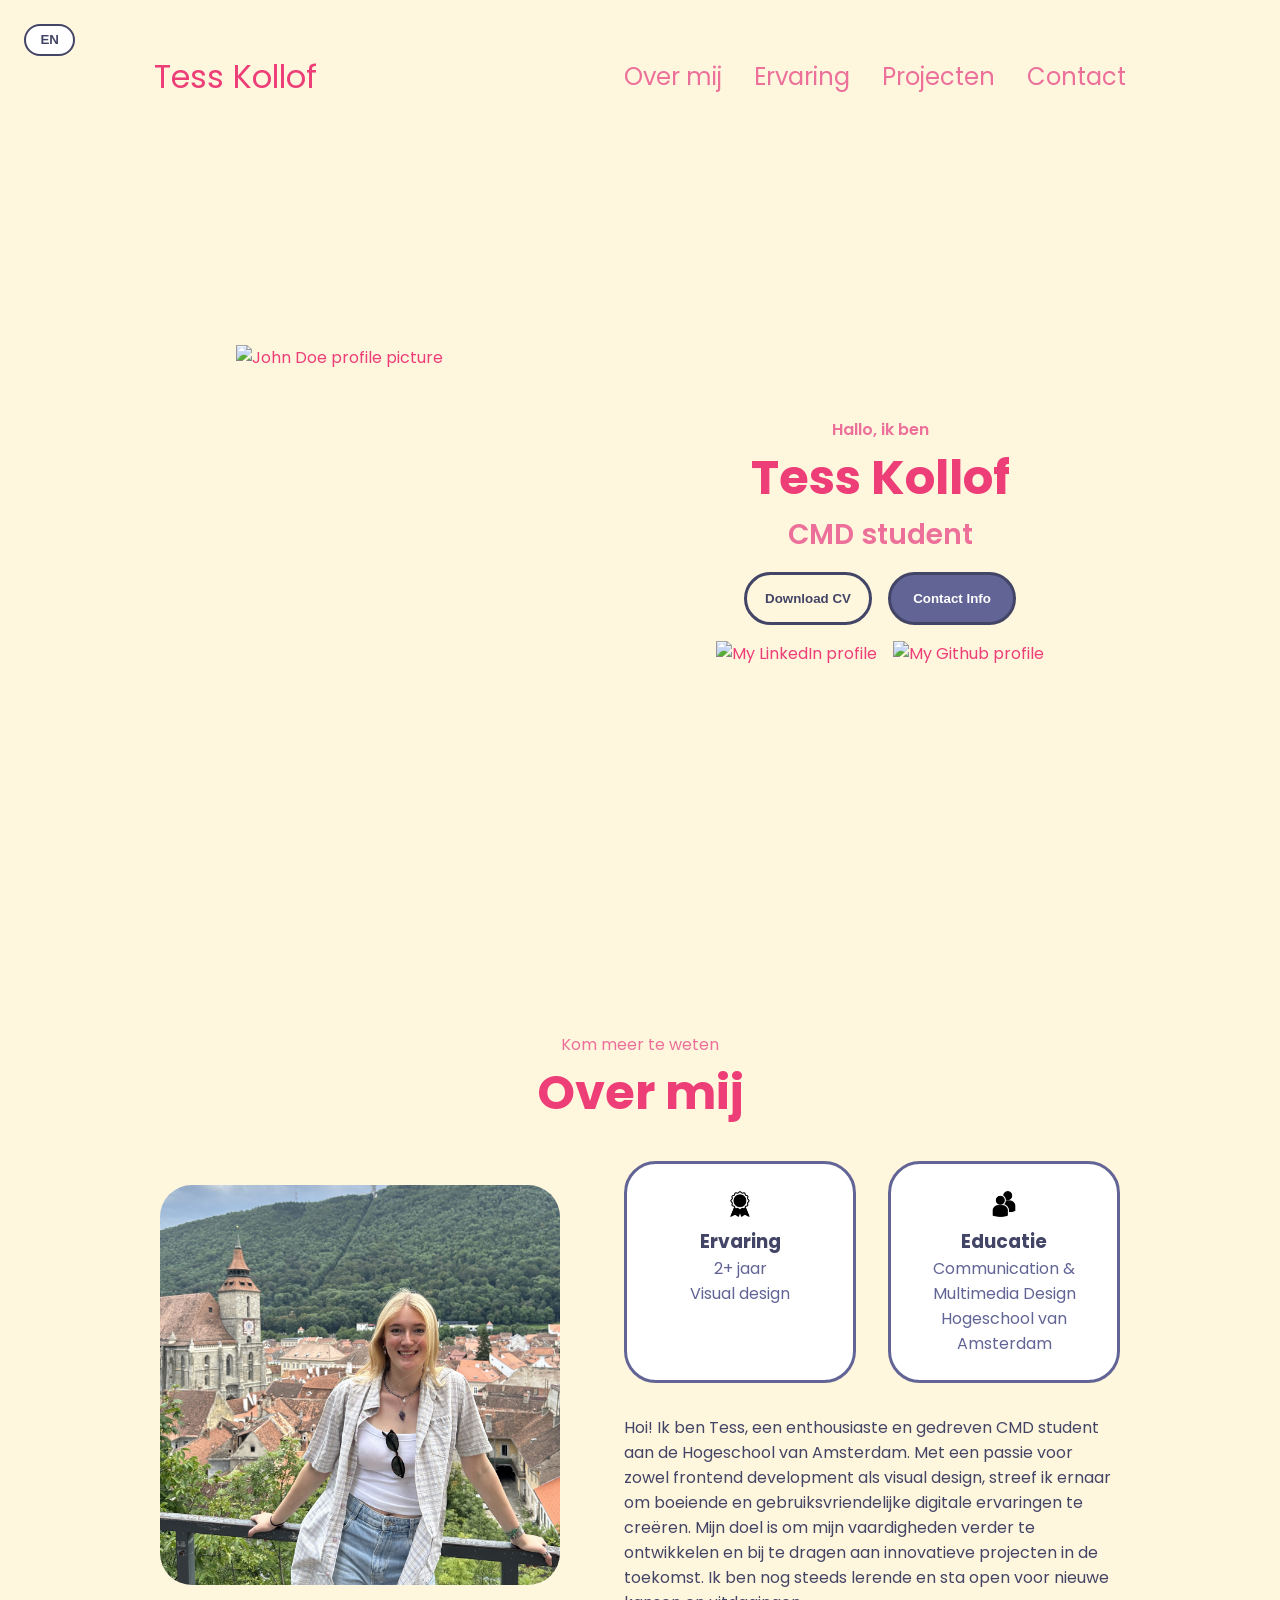
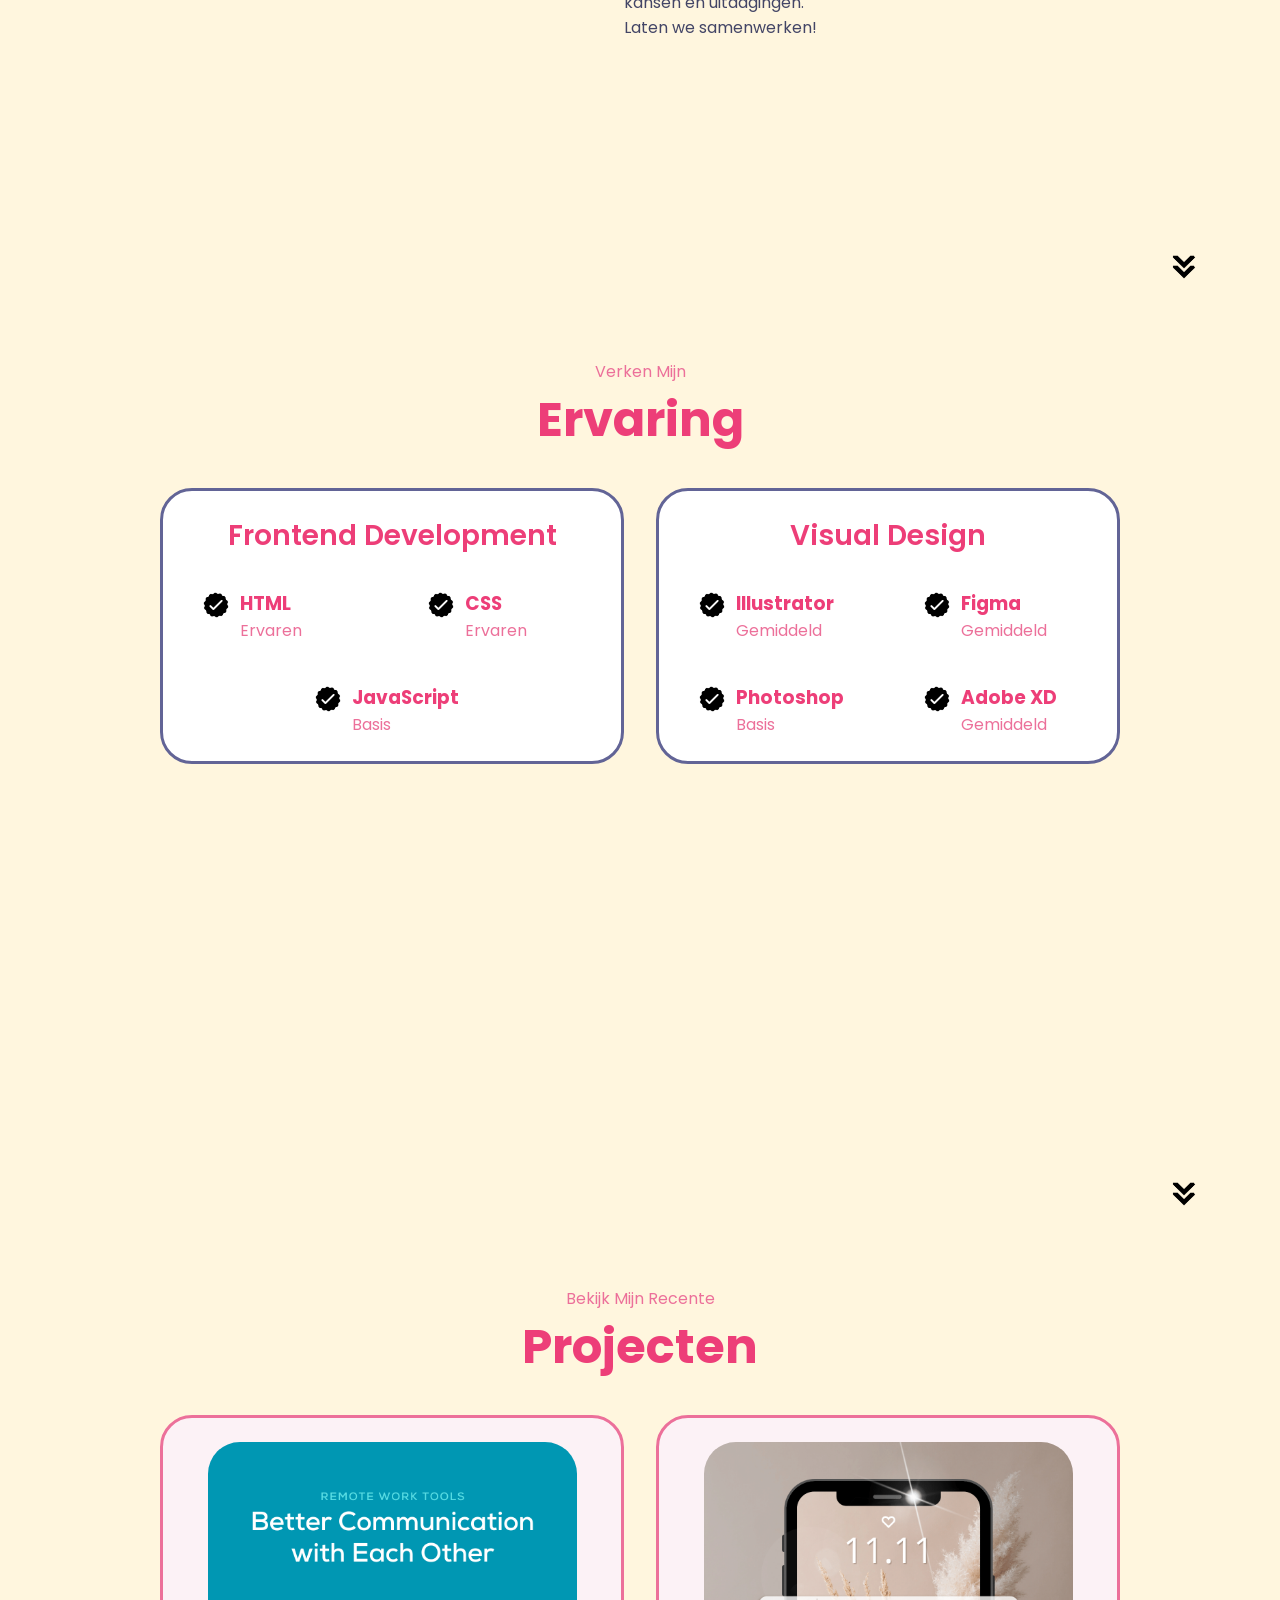
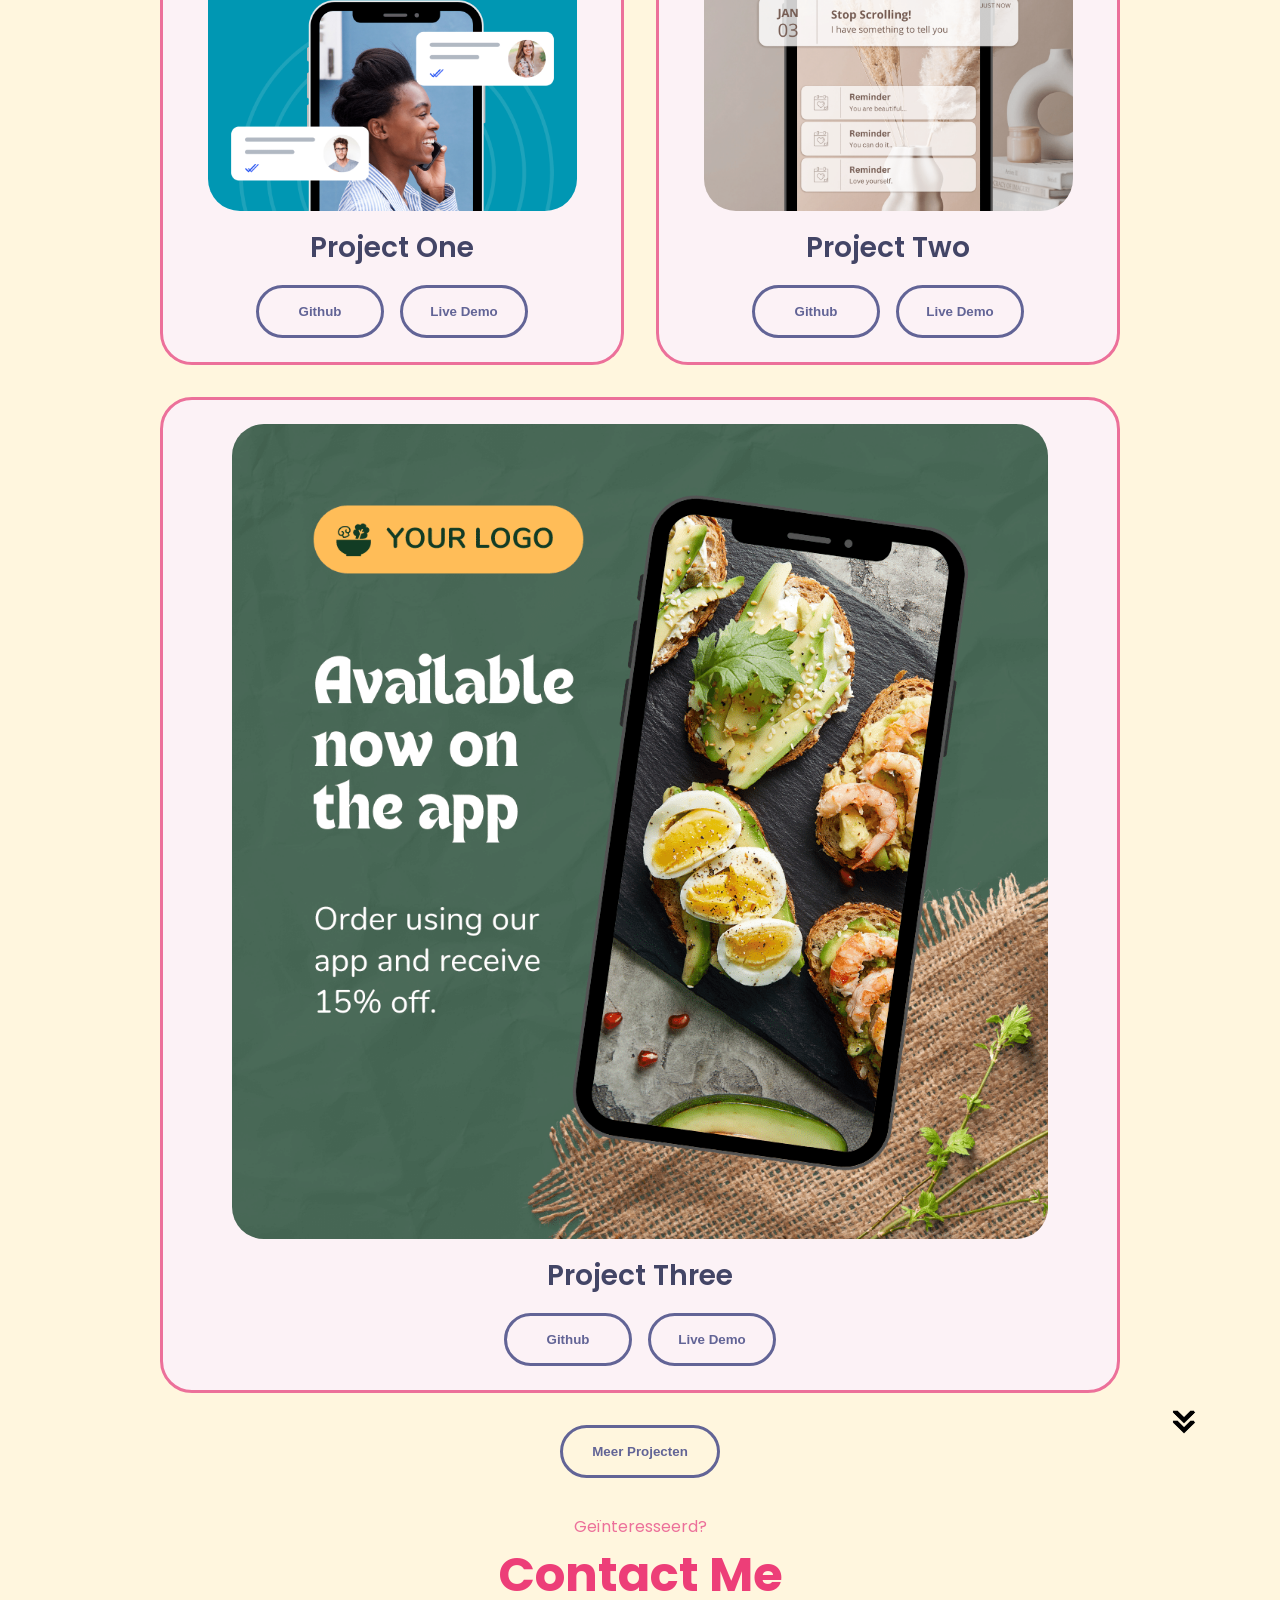
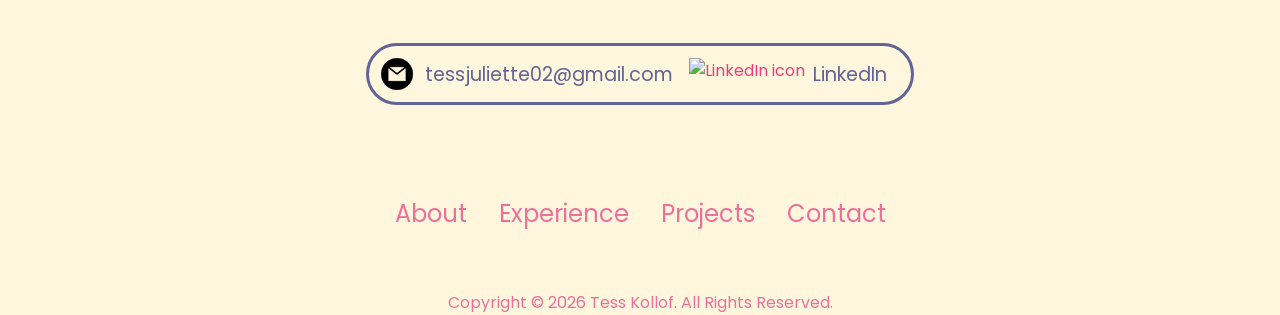
==== index.html @ 6c7364f7 "please werk (pagina weergave grootte)" ====
<!DOCTYPE html>
<html lang="en">
  <head>
    <meta charset="UTF-8" />
    <meta http-equiv="X-UA-Compatible" content="IE=edge" />
    <meta name="viewport" content="width=device-width, initial-scale=1.0" />
    <title>My Portfolio</title>
    <link rel="stylesheet" href="style.css" />
    <link rel="stylesheet" href="mediaqueries.css" />
  </head>
  <body>
    <button id="lang-toggle" class="lang-btn">EN</button>
    <nav id="desktop-nav">
      <div class="logo">Tess Kollof</div>
      <div>
        <ul class="nav-links">
          <li><a href="#about" data-i18n="nav_about">Over mij</a></li>
          <li><a href="#experience" data-i18n="nav_experience">Ervaring</a></li>
          <li><a href="#projects" data-i18n="nav_projects">Projecten</a></li>
          <li><a href="#contact" data-i18n="nav_contact">Contact</a></li>
        </ul>
      </div>
    </nav>
    <nav id="hamburger-nav">
      <div class="logo">Tess Kollof</div>
      <div class="hamburger-menu">
        <div class="hamburger-icon" onclick="toggleMenu()">
          <span></span>
          <span></span>
          <span></span>
        </div>
        <div class="menu-links">
          <li><a href="#about" onclick="toggleMenu()" data-i18n="nav_about">Over mij</a></li>
          <li><a href="#experience" onclick="toggleMenu()" data-i18n="nav_experience">Ervaring</a></li>
          <li><a href="#projects" onclick="toggleMenu()" data-i18n="nav_projects">Projecten</a></li>
          <li><a href="#contact" onclick="toggleMenu()" data-i18n="nav_contact">Contact</a></li>
        </div>
      </div>
    </nav>
    <section id="profile">
      <div class="section__pic-container">
        <img src="./assets/profile-pic.png" alt="John Doe profile picture" />
      </div>
      <div class="section__text">
        <p class="section__text__p1" data-i18n="hero_intro">Hallo, ik ben</p>
        <h1 class="title">Tess Kollof</h1>
        <p class="section__text__p2">CMD student</p>
        <div class="btn-container">
          <button
            class="btn btn-color-2"
            onclick="window.open('./assets/CV_Tess_Kollof.pdf')"
          >
            Download CV
          </button>
          <button class="btn btn-color-1" onclick="location.href='./#contact'">
            Contact Info
          </button>
        </div>
        <div id="socials-container">
          <img
            src="./assets/linkedin.png"
            alt="My LinkedIn profile"
            class="icon"
            onclick="location.href='https://www.linkedin.com/in/tess-kollof-4b7104290/'"
          />
          <img
            src="./assets/github.png"
            alt="My Github profile"
            class="icon"
            onclick="location.href='https://github.com/tejuko'"
          />
        </div>
      </div>
    </section>
    <section id="about">
      <p class="section__text__p1" data-i18n="about_subtitle">Kom meer te weten</p>
      <h1 class="title" data-i18n="about_title">Over mij</h1>
      <div class="section-container">
        <div class="section__pic-container">
          <img
            src="./assets/about-pic.jpeg"
            alt="Profile picture"
            class="about-pic"
          />
        </div>
        <div class="about-details-container">
          <div class="about-containers">
            <div class="details-container">
              <img
                src="./assets/experience.png"
                alt="Experience icon"
                class="icon"
              />
              <h3 data-i18n="nav_experience">Ervaring</h3>
              <p data-i18n="year">2+ jaar <br />Visual design</p>
            </div>
            <div class="details-container">
              <img
                src="./assets/education.png"
                alt="Education icon"
                class="icon"
              />
              <h3 data-i18n="about_educatie">Educatie</h3>
              <p>Communication & Multimedia Design<br />Hogeschool van Amsterdam</p>
            </div>
          </div>
          <div class="text-container">
            <p class="text_about" data-i18n="about_text">
              Hoi! Ik ben Tess, een enthousiaste en gedreven CMD student aan de Hogeschool van Amsterdam. 
              Met een passie voor zowel frontend development als visual design, streef ik ernaar om boeiende en 
              gebruiksvriendelijke digitale ervaringen te creëren. Mijn doel is om mijn vaardigheden verder te 
              ontwikkelen en bij te dragen aan innovatieve projecten in de toekomst. Ik ben nogsteeds lerende en
              sta open voor nieuwe kansen en uitdagingen. <br />Laten we samenwerken!<br />
              
            </p>
          </div>
        </div>
      </div>
      <img
        src="./assets/arrow.png"
        alt="Arrow icon"
        class="icon arrow"
        onclick="location.href='./#experience'"
      />
    </section>
    <section id="experience">
      <p class="section__text__p1" data-i18n="explore_subtitle">Verken Mijn</p>
      <h1 class="title" data-i18n="nav_experience">Ervaring</h1>
      <div class="experience-details-container">
        <div class="about-containers">
          <div class="details-container">
            <h2 class="experience-sub-title">Frontend Development</h2>
            <div class="article-container">
              <article>
                <img
                  src="./assets/checkmark.png"
                  alt="Experience icon"
                  class="icon"
                />
                <div>
                  <h3>HTML</h3>
                  <p data-i18n="exp_best">Experienced</p>
                </div>
              </article>
              <article>
                <img
                  src="./assets/checkmark.png"
                  alt="Experience icon"
                  class="icon"
                />
                <div>
                  <h3>CSS</h3>
                  <p data-i18n="exp_best">Experienced</p>
                </div>
              </article>
              <article>
                <img
                  src="./assets/checkmark.png"
                  alt="Experience icon"
                  class="icon"
                />
                <div>
                  <h3>JavaScript</h3>
                  <p data-i18n="exp_base">Basic</p>
                </div>
              </article>
            </div>
          </div>
          <div class="details-container">
            <h2 class="experience-sub-title">Visual Design</h2>
            <div class="article-container">
              <article>
                <img
                  src="./assets/checkmark.png"
                  alt="Experience icon"
                  class="icon"
                />
                <div>
                  <h3>Illustrator</h3>
                  <p data-i18n="exp_mid">Intermediate</p>
                </div>
              </article>
              <article>
                <img
                  src="./assets/checkmark.png"
                  alt="Experience icon"
                  class="icon"
                />
                <div>
                  <h3>Figma</h3>
                  <p data-i18n="exp_mid">Intermediate</p>
                </div>
              </article>
              <article>
                <img
                  src="./assets/checkmark.png"
                  alt="Experience icon"
                  class="icon"
                />
                <div>
                  <h3>Photoshop</h3>
                  <p data-i18n="exp_base">Basic</p>
                </div>
              </article>
              <article>
                <img
                  src="./assets/checkmark.png"
                  alt="Experience icon"
                  class="icon"
                />
                <div>
                  <h3>Adobe XD</h3>
                  <p data-i18n="exp_mid">Intermediate</p>
                </div>
              </article>
            </div>
          </div>
        </div>
      </div>
      <img
        src="./assets/arrow.png"
        alt="Arrow icon"
        class="icon arrow"
        onclick="location.href='./#projects'"
      />
    </section>
    <section id="projects">
      <p class="section__text__p1" data-i18n="project_subtitle">Bekijk Mijn Recente</p>
      <h1 class="title" data-i18n="nav_projects">Projecten</h1>
      <div class="experience-details-container">
        <div class="about-containers">
          <div class="details-container color-container">
            <div class="article-container">
              <img
                src="./assets/project-1.png"
                alt="Project 1"
                class="project-img"
              />
            </div>
            <h2 class="experience-sub-title project-title">Project One</h2>
            <div class="btn-container">
              <button
                class="btn btn-color-2 project-btn"
                onclick="location.href='https://github.com/'"
              >
                Github
              </button>
              <button
                class="btn btn-color-2 project-btn"
                onclick="location.href='https://github.com/'"
              >
                Live Demo
              </button>
            </div>
          </div>
          <div class="details-container color-container">
            <div class="article-container">
              <img
                src="./assets/project-2.png"
                alt="Project 2"
                class="project-img"
              />
            </div>
            <h2 class="experience-sub-title project-title">Project Two</h2>
            <div class="btn-container">
              <button
                class="btn btn-color-2 project-btn"
                onclick="location.href='https://github.com/'"
              >
                Github
              </button>
              <button
                class="btn btn-color-2 project-btn"
                onclick="location.href='https://github.com/'"
              >
                Live Demo
              </button>
            </div>
          </div>
          <div class="details-container color-container">
            <div class="article-container">
              <img
                src="./assets/project-3.png"
                alt="Project 3"
                class="project-img"
              />
            </div>
            <h2 class="experience-sub-title project-title">Project Three</h2>
            <div class="btn-container">
              <button
                class="btn btn-color-2 project-btn"
                onclick="location.href='https://github.com/'"
              >
                Github
              </button>
              <button
                class="btn btn-color-2 project-btn"
                onclick="location.href='https://github.com/'"
              >
                Live Demo
              </button>
            </div>
          </div>
        </div>
      </div>
      <div class="btn-container">
        <button
          id="btn_project"
          class="btn btn-color-2 project-btn"
          onclick="location.href='https://github.com/'"
          data-i18n="project_more">
          Meer Projecten
        </button>
      </div>
      <img
        src="./assets/arrow.png"
        alt="Arrow icon"
        class="icon arrow"
        onclick="location.href='./#contact'"
      />
    </section>
    <section id="contact">
      <p class="section__text__p1" data-i18n="contact_subtitle">Geïnteresseerd?</p>
      <h1 class="title">Contact Me</h1>
      <div class="contact-info-upper-container">
        <div class="contact-info-container">
          <img
            src="./assets/email.png"
            alt="Email icon"
            class="icon contact-icon email-icon"
          />
          <p><a href="mailto:tessjuliette02@gmail.com">tessjuliette02@gmail.com</a></p>
        </div>
        <div class="contact-info-container">
          <img
            src="./assets/linkedin.png"
            alt="LinkedIn icon"
            class="icon contact-icon"
          />
          <p><a href="https://www.linkedin.com/in/tess-kollof-4b7104290/">LinkedIn</a></p>
        </div>
      </div>
    <!-- </section> -->
    <footer>
      <nav>
        <div class="nav-links-container">
          <ul class="nav-links">
            <li><a href="#about">About</a></li>
            <li><a href="#experience">Experience</a></li>
            <li><a href="#projects">Projects</a></li>
            <li><a href="#contact">Contact</a></li>
          </ul>
        </div>
      </nav>
      <p>Copyright &#169; 2026 Tess Kollof. All Rights Reserved.</p>
    </footer>
    </section>
    <script src="script.js"></script>
  </body>
</html>
---- style.css ----
/* GENERAL */

@import url("https://fonts.googleapis.com/css2?family=Poppins:wght@300;400;500;600&display=swap");

* {
  margin: 0;
  padding: 0;
}

body {
  font-family: "Poppins", sans-serif;
  background-color: #fff6de;
  color: #ed3e78;
}

html {
  scroll-behavior: smooth;
}

p.text_about {
  color: #434566;
}

p {
  color: #ec709a;
}

/* TRANSITION */

a,
.btn {
  transition: all 300ms ease;
}

/* BUTTON */
.lang-btn {
  position: absolute;
  top: 1.5rem;
  left: 1.5rem;

  z-index: 1000;

  background: white;
  border: 2px solid #434566;
  color: #434566;
  border-radius: 2rem;

  padding: 0.4rem 0.9rem;
  font-weight: 600;
  cursor: pointer;

  transition: all 300ms ease;
}

.lang-btn:hover {
  border: 1px solid #ec709a;
  background: #ed3e78;
  color: white;
}

/* DESKTOP NAV */

nav,
.nav-links {
  display: flex;
}

nav {
  justify-content: space-around;
  align-items: center;
  height: 17vh;
}

.nav-links {
  gap: 2rem;
  list-style: none;
  font-size: 1.5rem;
}

a {
  color: #ec709a;
  text-decoration: none;
  text-decoration-color: white;
}

a:hover {
  color: #ed3e78;
  text-decoration: underline;
  text-underline-offset: 1rem;
  /* text-decoration-color: rgb(181, 181, 181); */
  text-decoration-color: #ed3e78;
}

.logo {
  font-size: 2rem;
}

.logo:hover {
  cursor: default;
}

/* HAMBURGER MENU */

#hamburger-nav {
  padding-top: 1rem;
  display: none;
}

.hamburger-menu {
  position: relative;
  display: inline-block;
}

.hamburger-icon {
  display: flex;
  flex-direction: column;
  justify-content: space-between;
  height: 24px;
  width: 30px;
  cursor: pointer;
}

.hamburger-icon span {
  width: 100%;
  height: 2px;
  background-color: black;
  transition: all 0.3 ease-in-out;
}

.menu-links {
  position: absolute;
  top: 100%;
  right: 0;
  background-color: white;
  width: fit-content;
  max-height: 0;
  overflow: hidden;
  transition: all 0.3 ease-in-out;
}

.menu-links a {
  display: block;
  padding: 10px;
  text-align: center;
  font-size: 1.5rem;
  color: #ed3e78;
  text-decoration: none;
  transition: all 0.3 ease-in-out;
}

.menu-links li {
  list-style: none;
}

.menu-links.open {
  max-height: 300px;
}

.hamburger-icon.open span:first-child {
  transform: rotate(45deg) translate(10px, 5px);
}

.hamburger-icon.open span:nth-child(2) {
  opacity: 0;
}

.hamburger-icon.open span:last-child {
  transform: rotate(-45deg) translate(10px, -5px);
}

.hamburger-icon span:first-child {
  transform: none;
}

.hamburger-icon span:first-child {
  opacity: 1;
}

.hamburger-icon span:first-child {
  transform: none;
}

/* SECTIONS */

section {
  padding-top: 4vh;
  height: 103vh; /*96vh*/
  margin: 0 10rem;
  box-sizing: border-box;
  min-height: fit-content;
}

.section-container {
  display: flex;
}

/* PROFILE SECTION */

#profile {
  display: flex;
  justify-content: center;
  gap: 5rem;
  height: 80vh;
}

.section__pic-container {
  display: flex;
  height: 400px;
  width: 400px;
  margin: auto 0;
}

.section__text {
  align-self: center;
  text-align: center;
}

.section__text p {
  font-weight: 600;
}

.section__text__p1 {
  text-align: center;
}

.section__text__p2 {
  font-size: 1.75rem;
  margin-bottom: 1rem;
}

.title {
  font-size: 3rem;
  text-align: center;
}

#socials-container {
  display: flex;
  justify-content: center;
  margin-top: 1rem;
  gap: 1rem;
}

/* ICONS */

.icon {
  cursor: pointer;
  height: 2rem;
}

/* BUTTONS */

.btn-container {
  display: flex;
  justify-content: center;
  gap: 1rem;
}

.btn {
  font-weight: 600;
  transition: all 300ms ease;
  padding: 1rem;
  width: 8rem;
  border-radius: 2rem;
}

.btn-color-1,
.btn-color-2 {
  border: #434566 solid;
  color: #434566;
}

.btn-color-1:hover,
.btn-color-2:hover {
  cursor: pointer;
}

.btn-color-1,
.btn-color-2:hover {
  background: #626496;
  color: white;
}

.btn-color-1:hover {
  background: #ed3e78;
  border: #ec709a solid;
}

.btn-color-2 {
  background: none;
}

.btn-color-2:hover {
  background: #ed3e78;
  border: #ec709a solid;
}

.btn-container {
  gap: 1rem;
}

#btn_project {
  width: 10rem;
}

/* ABOUT SECTION */

#about {
  position: relative;
}

.about-containers {
  gap: 2rem;
  margin-bottom: 2rem;
  margin-top: 2rem;
}

.about-containers h3 {
  color: #434566;
}

.about-containers p {
  color: #626496;
}

.about-details-container {
  justify-content: center;
  flex-direction: column;
}

.about-containers,
.about-details-container {
  display: flex;
}

.about-pic {
  border-radius: 2rem;
}

.arrow {
  position: absolute;
  right: -5rem;
  bottom: 2.5rem;
}

.details-container {
  padding: 1.5rem;
  flex: 1;
  background: white;
  border-radius: 2rem;
  border: #626496 solid;
  border-color: #626496;
  text-align: center;
}

.section-container {
  gap: 4rem;
  /* height: 80%; */
}

.section__pic-container {
  height: 400px;
  width: 400px;
  margin: auto 0;
}

/* EXPERIENCE SECTION */

#experience {
  position: relative;
}

.experience-sub-title {
  color: #ed3e78;
  font-weight: 600;
  font-size: 1.75rem;
  margin-bottom: 2rem;
}

.experience-details-container {
  display: flex;
  justify-content: center;
  flex-direction: column;
}

.article-container {
  display: flex;
  text-align: initial;
  flex-wrap: wrap;
  flex-direction: row;
  gap: 2.5rem;
  justify-content: space-around;
}

.article-container h3 {
  color: #ed3e78;
}

.article-container p {
  color: #ec709a;
}

article {
  display: flex;
  width: 10rem;
  /*justify-content: space-around;*/
  gap: 0.5rem;
}

article .icon {
  cursor: default;
}

/* PROJECTS SECTION */

#projects {
  position: relative;
}

.color-container {
  border-color: #ec709a;
  background: #fcf2f6;
}

.project-img {
  border-radius: 2rem;
  width: 90%;
  height: 90%;
}

.project-title {
  margin: 1rem;
  color: #434566;
}

.project-btn {
  color: #626496;
  border-color: #626496;
}

/* CONTACT */

#contact {
  display: flex;
  justify-content: center;
  flex-direction: column;
  /* height: 71vh; */
}

.contact-info-upper-container {
  display: flex;
  justify-content: center;
  border-radius: 2rem;
  border: #626496 solid;
  border-color: #626496;
  background: (250, 250, 250);
  margin: 2rem auto;
  padding: 0.5rem;
}

.contact-info-container {
  display: flex;
  align-items: center;
  justify-content: center;
  gap: 0.5rem;
  margin: 0rem;
}

.contact-info-container p {
  padding-right: 1rem;
  font-size: larger;
}

.contact-info-container a {
  color: #626496;
}

.contact-info-container a:hover {
  color: #434566;
  text-decoration: underline;
  text-underline-offset: 1rem;
  text-decoration-color: #434566;
}

.contact-icon {
  cursor: default;
}

.email-icon {
  height: 2.5rem;
}

/* FOOTER SECTION */

footer {
  /* height: 26vh; */
  margin: 0 1rem;
}

footer p {
  text-align: center;
}
---- mediaqueries.css ----
@media screen and (max-width: 1400px) {
  #profile {
    height: 83vh;
    margin-bottom: 6rem;
  }
  .about-containers {
    flex-wrap: wrap;
  }
  #contact,
  #projects {
    height: fit-content;
  }
}

@media screen and (max-width: 1200px) {
  #desktop-nav {
    display: none;
  }
  #hamburger-nav {
    display: flex;
  }
  #experience,
  .experience-details-container {
    margin-top: 2rem;
  }
  #profile,
  .section-container {
    display: block;
  }
  .arrow {
    display: none;
  }
  section,
  .section-container {
    height: fit-content;
  }
  section {
    margin: 0 5%;
  }
  .section__pic-container {
    width: 275px;
    height: 275px;
    margin: 0 auto 2rem;
  }
  .about-containers {
    margin-top: 0;
  }
}

@media screen and (max-width: 600px) {
  .lang-btn {
    padding: 0.3rem 0.7rem;
    font-size: 0.9rem;
  }
  #contact,
  footer {
    height: 40vh;
  }
  #profile {
    height: 83vh;
    margin-bottom: 0;
  }
  article {
    font-size: 1rem;
  }
  footer nav {
    height: fit-content;
    margin-bottom: 2rem;
  }
  .about-containers,
  .contact-info-upper-container,
  .btn-container {
    flex-wrap: wrap;
  }
  .contact-info-container {
    margin: 0;
  }
  .contact-info-container p,
  .nav-links li a {
    font-size: 1rem;
  }
  .experience-sub-title {
    font-size: 1.25rem;
  }
  .logo {
    font-size: 1.5rem;
  }
  .nav-links {
    flex-direction: column;
    gap: 0.5rem;
    text-align: center;
  }
  .section__pic-container {
    width: auto;
    height: 46vw;
    justify-content: center;
  }
  .section__text__p2 {
    font-size: 1.25rem;
  }
  .title {
    font-size: 2rem;
  }
  .text-container {
    text-align: justify;
  }
}
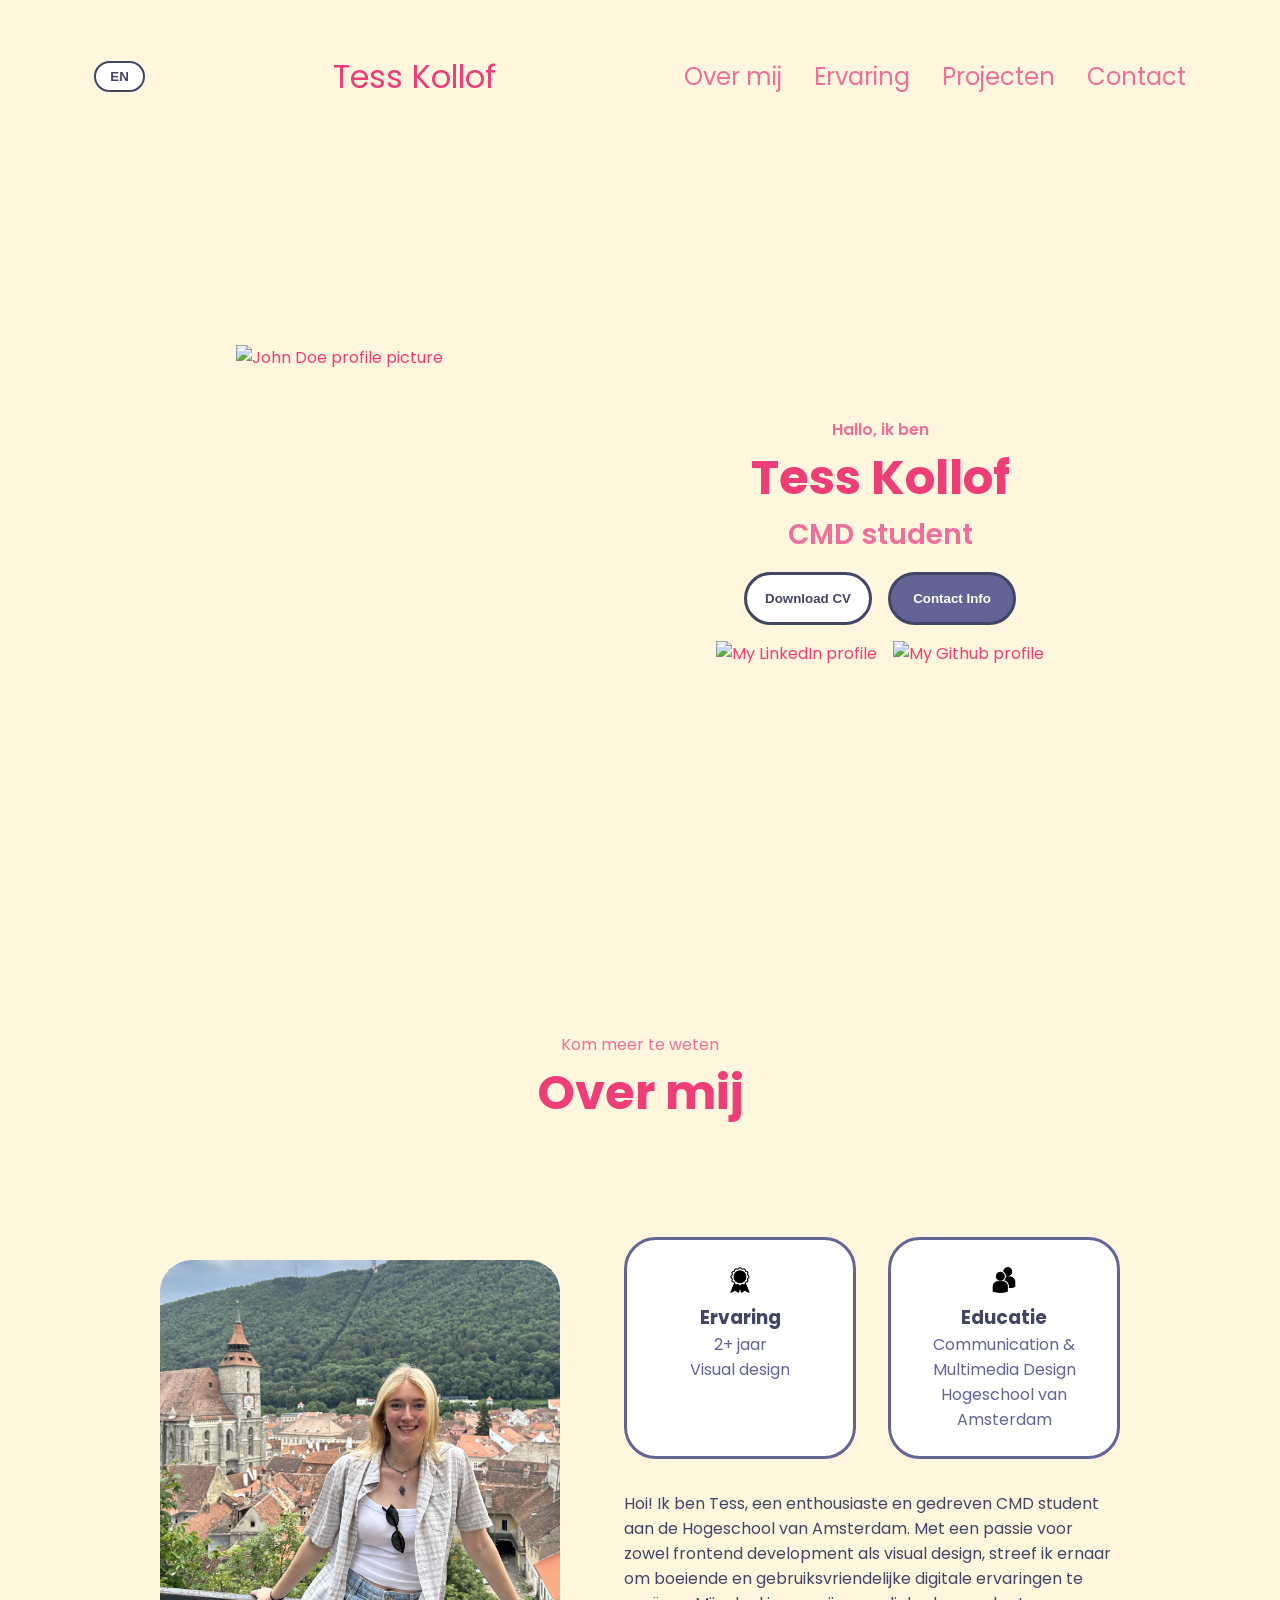
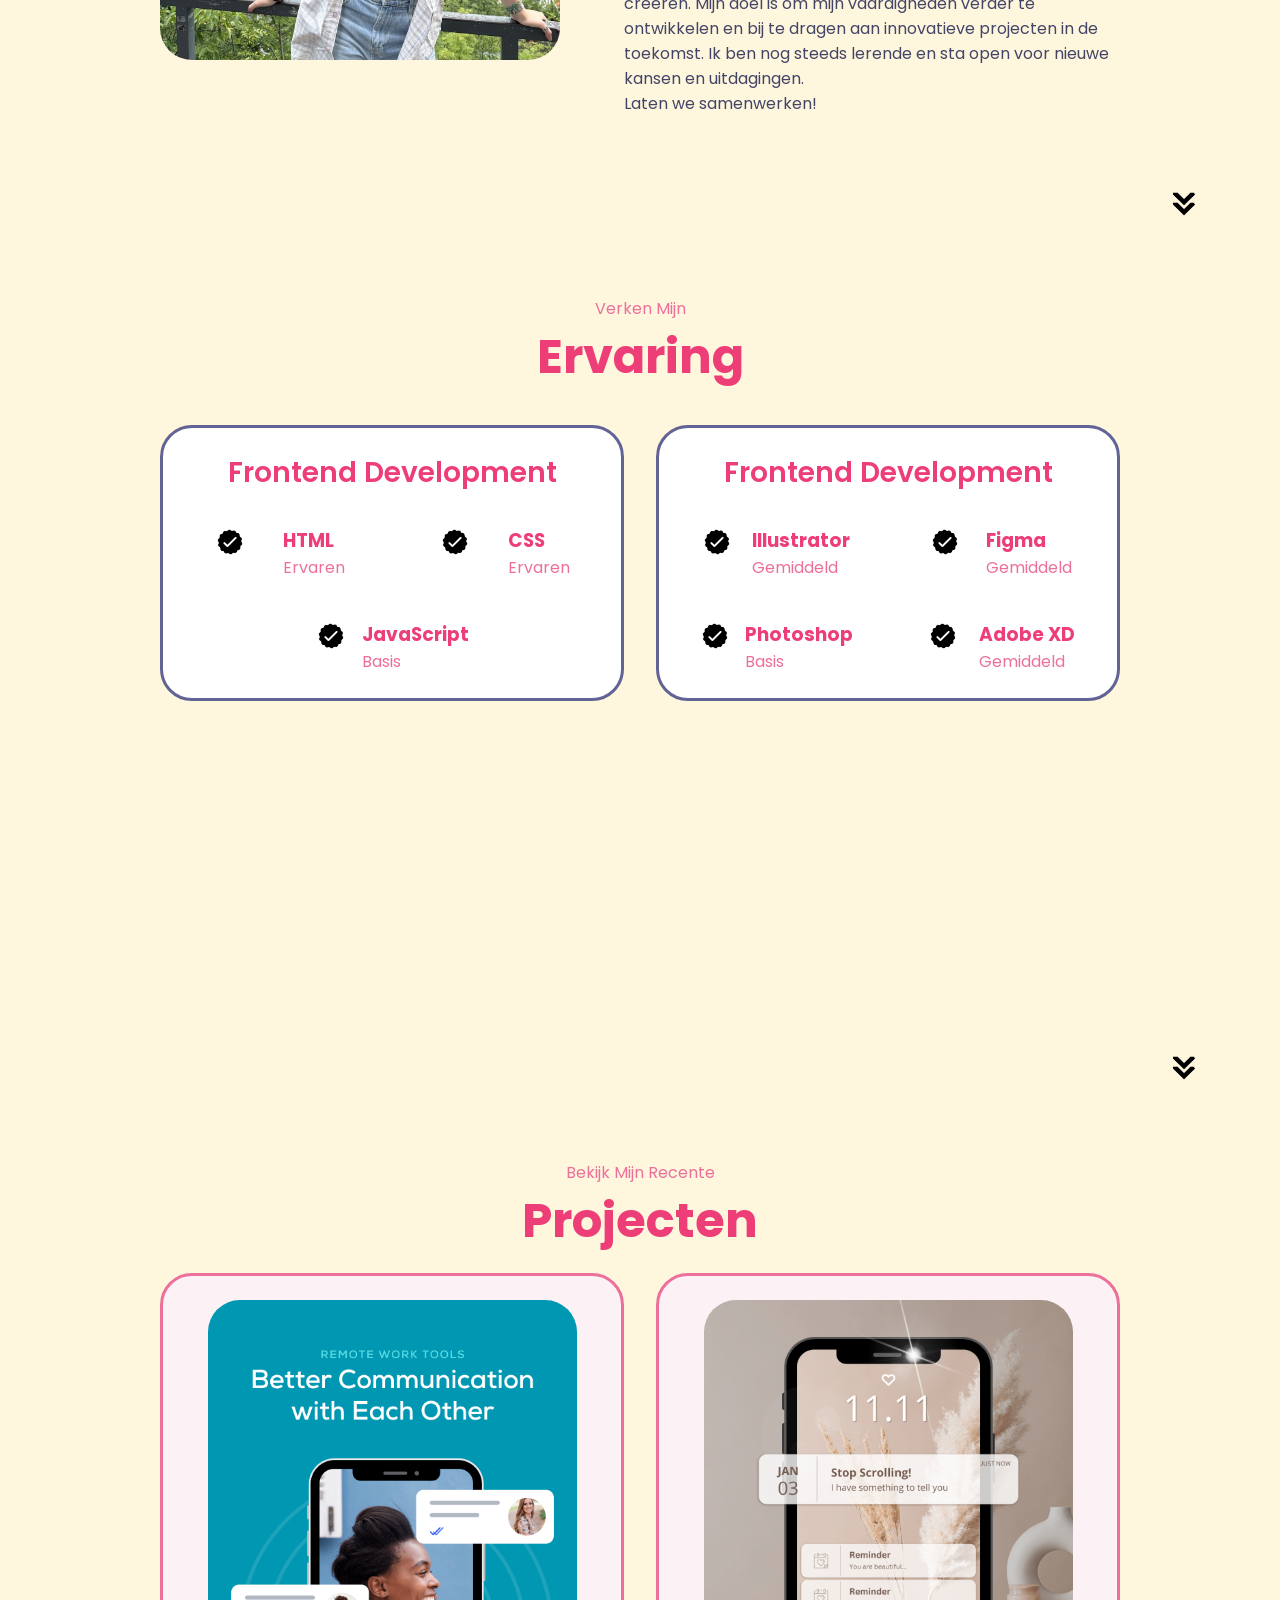
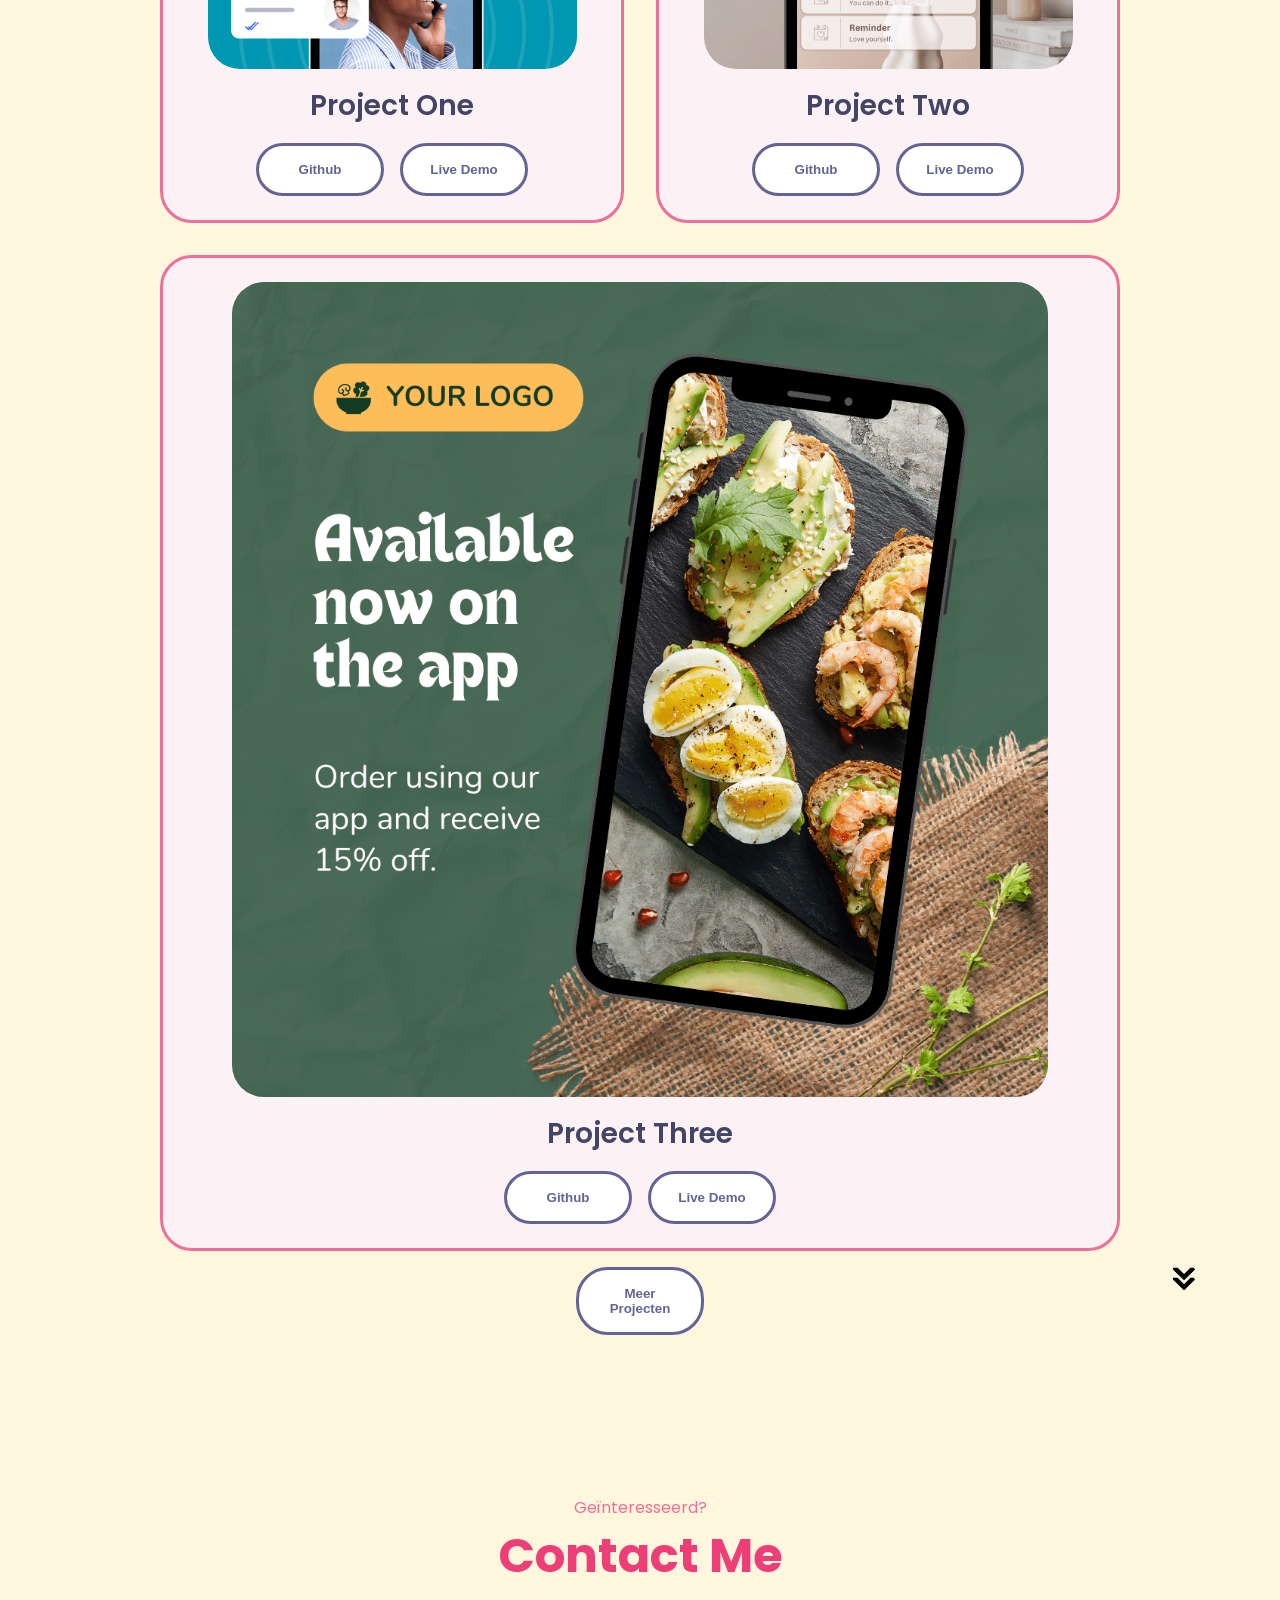
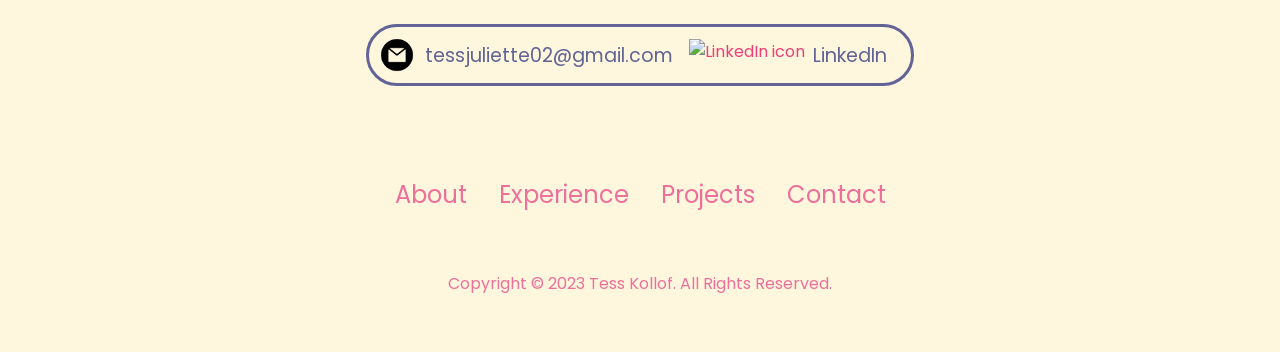
==== commit 3e29d270: "final update please work updated whole html and css pleaseee" ====
--- a/index.html
+++ b/index.html
@@ -9,8 +9,9 @@
     <link rel="stylesheet" href="mediaqueries.css" />
   </head>
   <body>
-    <button id="lang-toggle" class="lang-btn">EN</button>
+    <!-- <button id="lang-toggle" class="lang-btn">EN</button> -->
     <nav id="desktop-nav">
+    <div><button id="lang-toggle" class="lang-btn">EN</button></div>
       <div class="logo">Tess Kollof</div>
       <div>
         <ul class="nav-links">
@@ -22,7 +23,8 @@
       </div>
     </nav>
     <nav id="hamburger-nav">
-      <div class="logo">Tess Kollof</div>
+        <button id="lang-toggle" class="lang-btn">EN</button>
+      <div class="logo">John Doe</div>
       <div class="hamburger-menu">
         <div class="hamburger-icon" onclick="toggleMenu()">
           <span></span>
@@ -30,10 +32,10 @@
           <span></span>
         </div>
         <div class="menu-links">
-          <li><a href="#about" onclick="toggleMenu()" data-i18n="nav_about">Over mij</a></li>
-          <li><a href="#experience" onclick="toggleMenu()" data-i18n="nav_experience">Ervaring</a></li>
-          <li><a href="#projects" onclick="toggleMenu()" data-i18n="nav_projects">Projecten</a></li>
-          <li><a href="#contact" onclick="toggleMenu()" data-i18n="nav_contact">Contact</a></li>
+          <li><a href="#about" onclick="toggleMenu()">About</a></li>
+          <li><a href="#experience" onclick="toggleMenu()">Experience</a></li>
+          <li><a href="#projects" onclick="toggleMenu()">Projects</a></li>
+          <li><a href="#contact" onclick="toggleMenu()">Contact</a></li>
         </div>
       </div>
     </nav>
@@ -48,7 +50,7 @@
         <div class="btn-container">
           <button
             class="btn btn-color-2"
-            onclick="window.open('./assets/CV_Tess_Kollof.pdf')"
+            onclick="window.open('./assets/resume-example.pdf')"
           >
             Download CV
           </button>
@@ -111,7 +113,6 @@
               gebruiksvriendelijke digitale ervaringen te creëren. Mijn doel is om mijn vaardigheden verder te 
               ontwikkelen en bij te dragen aan innovatieve projecten in de toekomst. Ik ben nogsteeds lerende en
               sta open voor nieuwe kansen en uitdagingen. <br />Laten we samenwerken!<br />
-              
             </p>
           </div>
         </div>
@@ -167,7 +168,7 @@
             </div>
           </div>
           <div class="details-container">
-            <h2 class="experience-sub-title">Visual Design</h2>
+            <h2 class="experience-sub-title">Frontend Development</h2>
             <div class="article-container">
               <article>
                 <img
@@ -228,7 +229,7 @@
       <p class="section__text__p1" data-i18n="project_subtitle">Bekijk Mijn Recente</p>
       <h1 class="title" data-i18n="nav_projects">Projecten</h1>
       <div class="experience-details-container">
-        <div class="about-containers">
+        <div class="project-containers">
           <div class="details-container color-container">
             <div class="article-container">
               <img
@@ -302,15 +303,15 @@
             </div>
           </div>
         </div>
-      </div>
-      <div class="btn-container">
-        <button
-          id="btn_project"
-          class="btn btn-color-2 project-btn"
-          onclick="location.href='https://github.com/'"
-          data-i18n="project_more">
-          Meer Projecten
-        </button>
+        <div class="btn-container">
+            <button
+            id="btn_project"
+            class="btn btn-color-2 project-btn"
+            onclick="location.href='https://github.com/'"
+            data-i18n="project_more">
+            Meer Projecten
+            </button>
+        </div>
       </div>
       <img
         src="./assets/arrow.png"
@@ -340,7 +341,7 @@
           <p><a href="https://www.linkedin.com/in/tess-kollof-4b7104290/">LinkedIn</a></p>
         </div>
       </div>
-    <!-- </section> -->
+    </section>
     <footer>
       <nav>
         <div class="nav-links-container">
@@ -352,9 +353,8 @@
           </ul>
         </div>
       </nav>
-      <p>Copyright &#169; 2026 Tess Kollof. All Rights Reserved.</p>
+      <p>Copyright &#169; 2023 Tess Kollof. All Rights Reserved.</p>
     </footer>
-    </section>
     <script src="script.js"></script>
   </body>
 </html>
--- a/style.css
+++ b/style.css
@@ -34,11 +34,11 @@
 
 /* BUTTON */
 .lang-btn {
-  position: absolute;
-  top: 1.5rem;
-  left: 1.5rem;
-
-  z-index: 1000;
+  /* position: relative; */
+  /* top: 1.5rem; */
+  /* left: 1.5rem; */
+
+  /* z-index: 1000; */
 
   background: white;
   border: 2px solid #434566;
@@ -87,7 +87,6 @@
   color: #ed3e78;
   text-decoration: underline;
   text-underline-offset: 1rem;
-  /* text-decoration-color: rgb(181, 181, 181); */
   text-decoration-color: #ed3e78;
 }
 
@@ -102,7 +101,6 @@
 /* HAMBURGER MENU */
 
 #hamburger-nav {
-  padding-top: 1rem;
   display: none;
 }
 
@@ -184,7 +182,7 @@
 
 section {
   padding-top: 4vh;
-  height: 103vh; /*96vh*/
+  height: 96vh;
   margin: 0 10rem;
   box-sizing: border-box;
   min-height: fit-content;
@@ -286,7 +284,7 @@
 }
 
 .btn-color-2 {
-  background: none;
+  background: white;
 }
 
 .btn-color-2:hover {
@@ -296,10 +294,6 @@
 
 .btn-container {
   gap: 1rem;
-}
-
-#btn_project {
-  width: 10rem;
 }
 
 /* ABOUT SECTION */
@@ -312,14 +306,6 @@
   gap: 2rem;
   margin-bottom: 2rem;
   margin-top: 2rem;
-}
-
-.about-containers h3 {
-  color: #434566;
-}
-
-.about-containers p {
-  color: #626496;
 }
 
 .about-details-container {
@@ -354,13 +340,22 @@
 
 .section-container {
   gap: 4rem;
-  /* height: 80%; */
+  height: 80%;
 }
 
 .section__pic-container {
   height: 400px;
   width: 400px;
   margin: auto 0;
+}
+
+/* styling */
+.about-containers h3 {
+  color: #434566;
+}
+
+.about-containers p {
+  color: #626496;
 }
 
 /* EXPERIENCE SECTION */
@@ -391,23 +386,24 @@
   justify-content: space-around;
 }
 
+article {
+  display: flex;
+  width: 10rem;
+  justify-content: space-around;
+  gap: 0.5rem;
+}
+
+article .icon {
+  cursor: default;
+}
+
+/* styling */
 .article-container h3 {
   color: #ed3e78;
 }
 
 .article-container p {
   color: #ec709a;
-}
-
-article {
-  display: flex;
-  width: 10rem;
-  /*justify-content: space-around;*/
-  gap: 0.5rem;
-}
-
-article .icon {
-  cursor: default;
 }
 
 /* PROJECTS SECTION */
@@ -437,13 +433,30 @@
   border-color: #626496;
 }
 
+/* styling */
+.project-containers {
+  display: flex;
+  gap: 2rem;
+  margin-bottom: 1rem;
+  margin-top: 1rem;
+}
+
+.project-containers h3 {
+  color: #434566;
+}
+
+.project-containers p {
+  color: #626496;
+}
+
 /* CONTACT */
 
 #contact {
   display: flex;
   justify-content: center;
   flex-direction: column;
-  /* height: 71vh; */
+  height: 73vh;
+  padding-top: 10em;
 }
 
 .contact-info-upper-container {
@@ -462,14 +475,22 @@
   align-items: center;
   justify-content: center;
   gap: 0.5rem;
-  margin: 0rem;
+  margin-right: 1rem;
 }
 
 .contact-info-container p {
-  padding-right: 1rem;
   font-size: larger;
 }
 
+.contact-icon {
+  cursor: default;
+}
+
+.email-icon {
+  height: 2.5rem;
+}
+
+/* styling */
 .contact-info-container a {
   color: #626496;
 }
@@ -481,18 +502,10 @@
   text-decoration-color: #434566;
 }
 
-.contact-icon {
-  cursor: default;
-}
-
-.email-icon {
-  height: 2.5rem;
-}
-
 /* FOOTER SECTION */
 
 footer {
-  /* height: 26vh; */
+  height: 26vh;
   margin: 0 1rem;
 }
 
--- a/mediaqueries.css
+++ b/mediaqueries.css
@@ -3,7 +3,7 @@
     height: 83vh;
     margin-bottom: 6rem;
   }
-  .about-containers {
+  .about-containers, .project-containers {
     flex-wrap: wrap;
   }
   #contact,
@@ -42,16 +42,12 @@
     height: 275px;
     margin: 0 auto 2rem;
   }
-  .about-containers {
+  .about-containers, .project-containers {
     margin-top: 0;
   }
 }
 
 @media screen and (max-width: 600px) {
-  .lang-btn {
-    padding: 0.3rem 0.7rem;
-    font-size: 0.9rem;
-  }
   #contact,
   footer {
     height: 40vh;
@@ -69,7 +65,7 @@
   }
   .about-containers,
   .contact-info-upper-container,
-  .btn-container {
+  .btn-container, .project-containers {
     flex-wrap: wrap;
   }
   .contact-info-container {
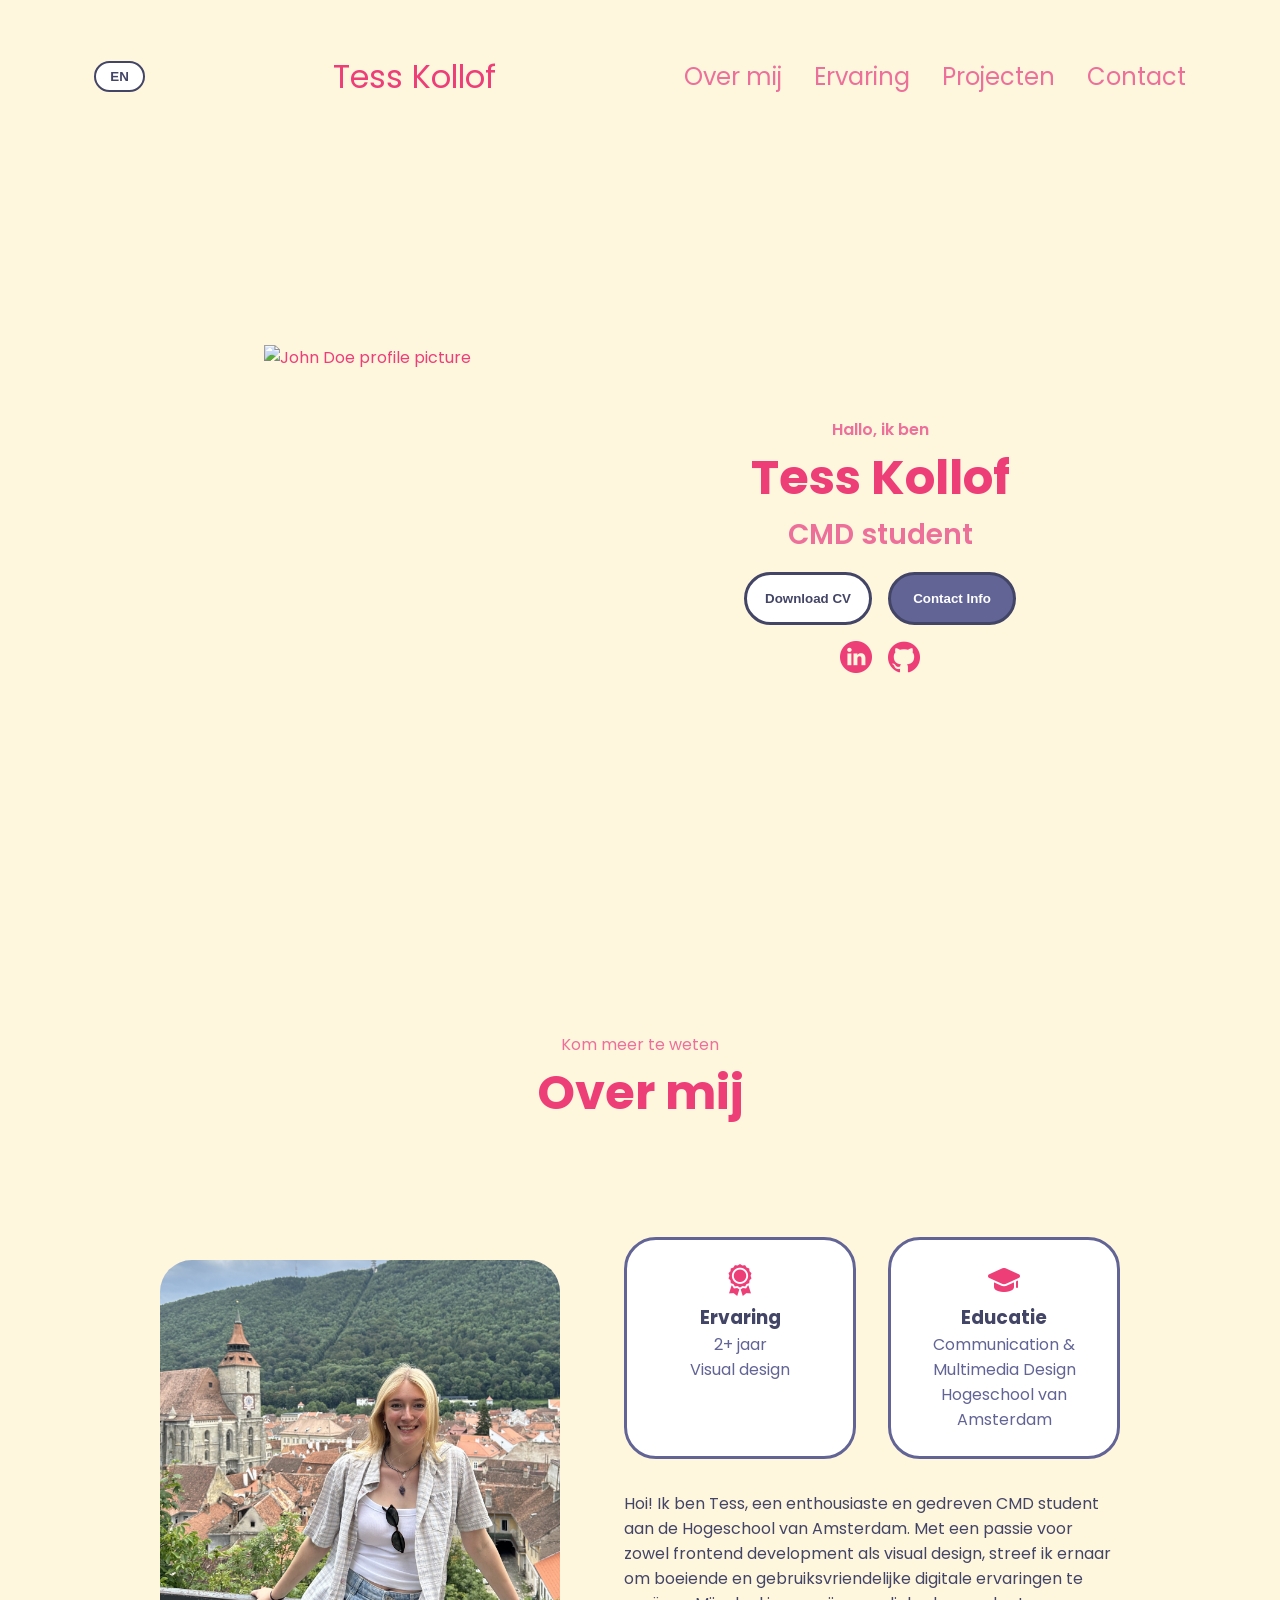
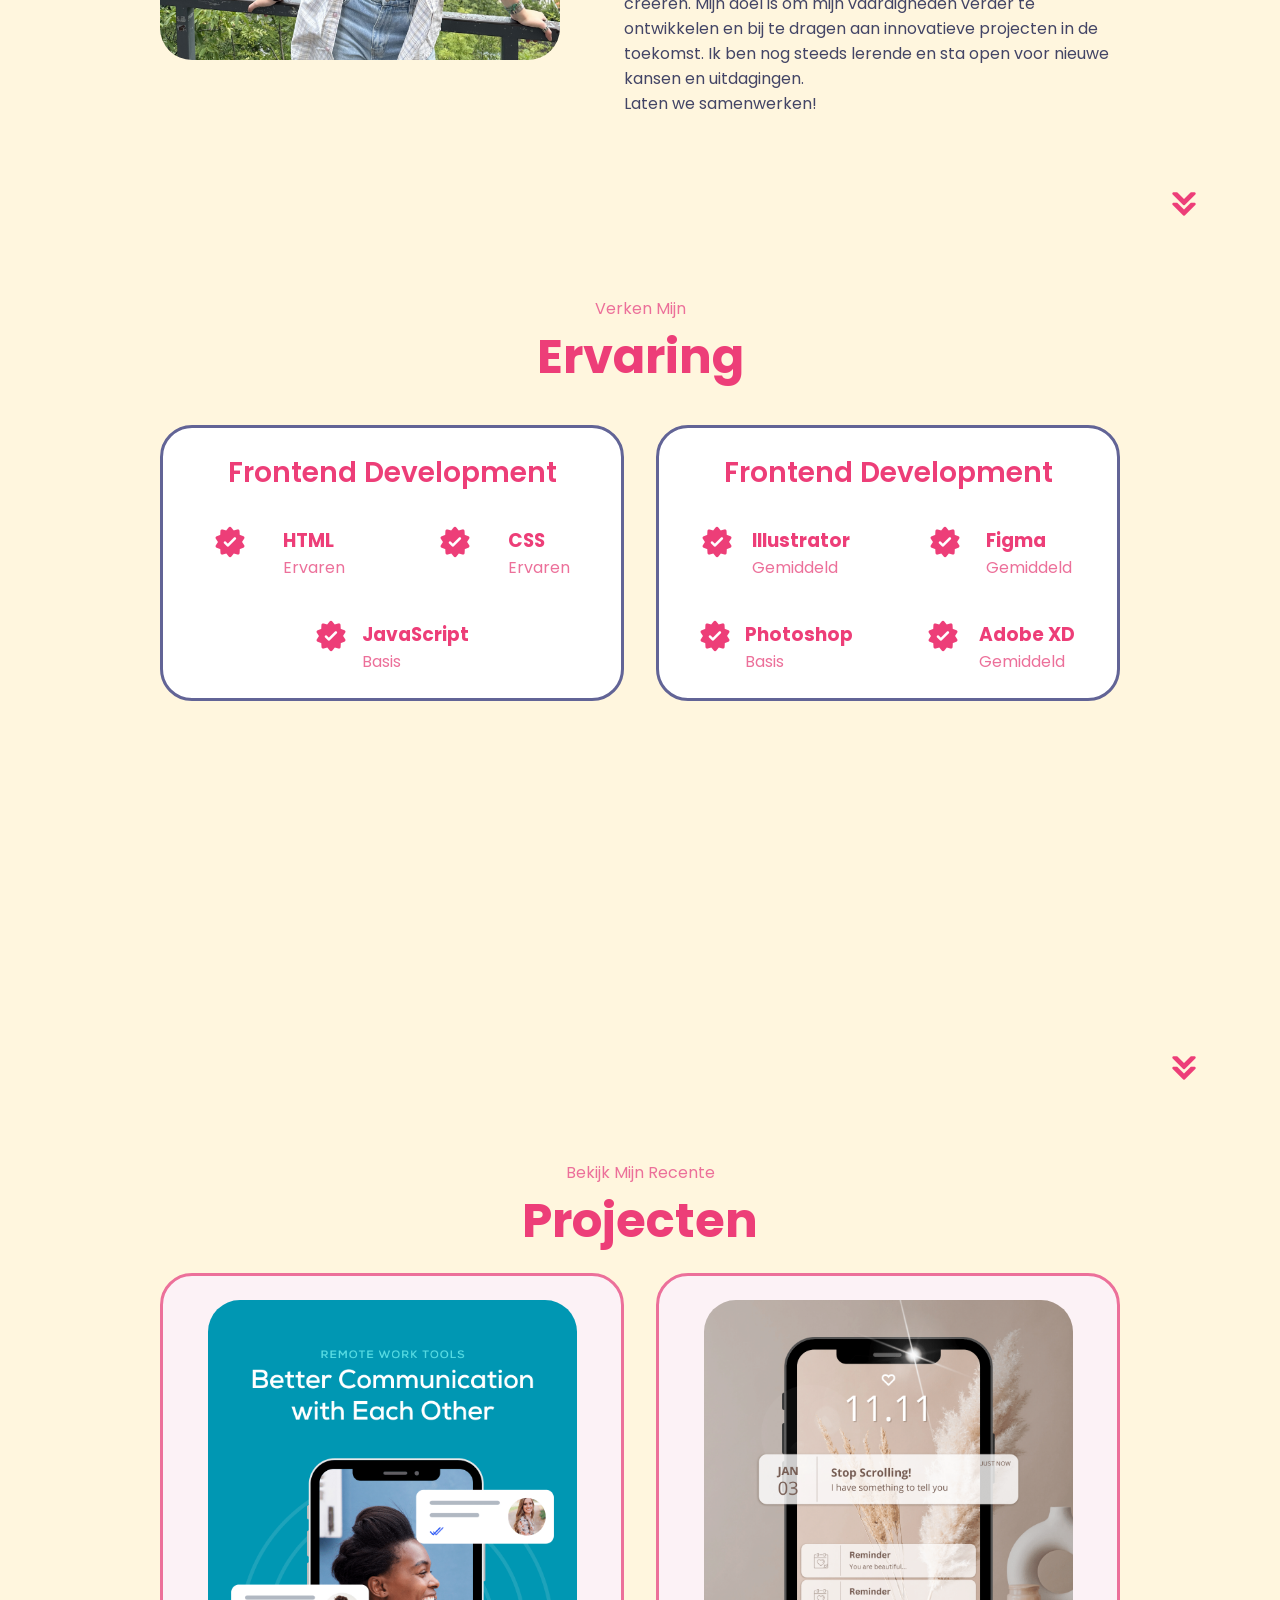
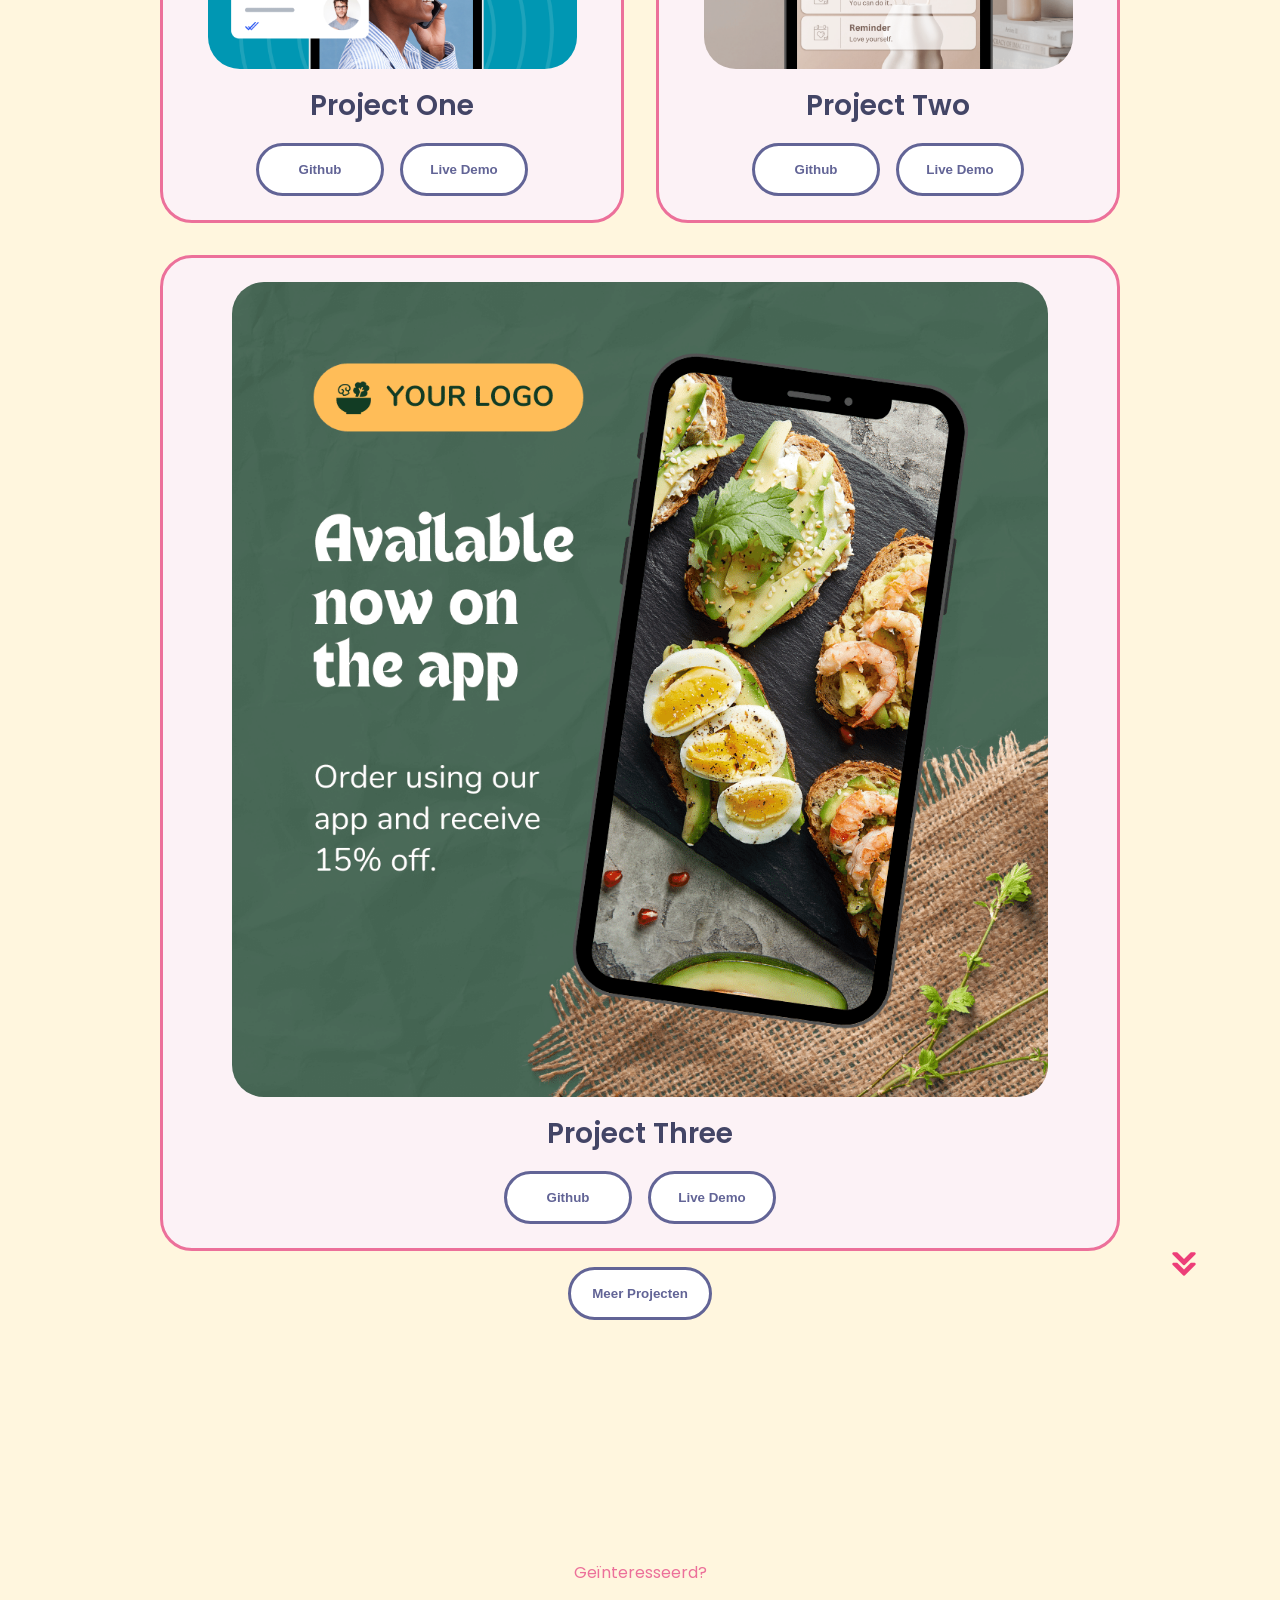
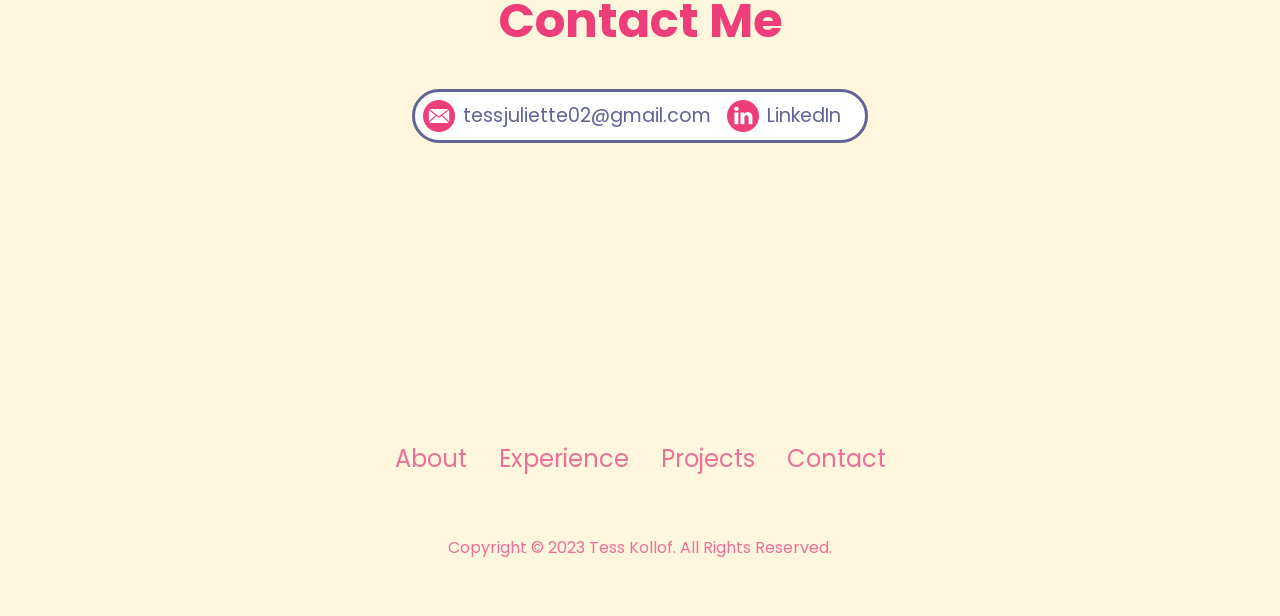
==== commit 714ed7c2: "cv update" ====
--- a/index.html
+++ b/index.html
@@ -50,7 +50,7 @@
         <div class="btn-container">
           <button
             class="btn btn-color-2"
-            onclick="window.open('./assets/resume-example.pdf')"
+            onclick="window.open('./assets/CV_Tess_Kollof.pdf')"
           >
             Download CV
           </button>
--- a/style.css
+++ b/style.css
@@ -180,7 +180,35 @@
 
 /* SECTIONS */
 
-section {
+/* section {
+  padding-top: 4vh;
+  height: 96vh;
+  margin: 0 10rem;
+  box-sizing: border-box;
+  min-height: fit-content;
+} */
+#profile {
+  padding-top: 4vh;
+  height: 96vh;
+  margin: 0 10rem;
+  box-sizing: border-box;
+  min-height: fit-content;
+}
+#about {
+  padding-top: 4vh;
+  height: 96vh;
+  margin: 0 10rem;
+  box-sizing: border-box;
+  min-height: fit-content;
+}
+#experience {
+  padding-top: 4vh;
+  height: 96vh;
+  margin: 0 10rem;
+  box-sizing: border-box;
+  min-height: fit-content;
+}
+#projects {
   padding-top: 4vh;
   height: 96vh;
   margin: 0 10rem;
@@ -259,6 +287,10 @@
   padding: 1rem;
   width: 8rem;
   border-radius: 2rem;
+}
+
+#btn_project {
+  width: 9rem;
 }
 
 .btn-color-1,
@@ -455,8 +487,13 @@
   display: flex;
   justify-content: center;
   flex-direction: column;
-  height: 73vh;
-  padding-top: 10em;
+  height: 70vh;
+  /* padding-top: 10em; */
+  /* padding-top: 4vh; */
+  /* height: 96vh; */
+  margin: 2rem 10rem 0rem 10rem;
+  box-sizing: border-box;
+  min-height: fit-content;
 }
 
 .contact-info-upper-container {
@@ -465,6 +502,7 @@
   border-radius: 2rem;
   border: #626496 solid;
   border-color: #626496;
+  background-color: white;
   background: (250, 250, 250);
   margin: 2rem auto;
   padding: 0.5rem;
@@ -487,7 +525,7 @@
 }
 
 .email-icon {
-  height: 2.5rem;
+  height: 2rem;
 }
 
 /* styling */
--- a/mediaqueries.css
+++ b/mediaqueries.css
@@ -6,13 +6,18 @@
   .about-containers, .project-containers {
     flex-wrap: wrap;
   }
-  #contact,
+  /* #contact, */
   #projects {
     height: fit-content;
   }
 }
 
 @media screen and (max-width: 1200px) {
+  #profile,
+  #about, #experience, #projects {
+    margin: 0 auto;
+    padding: 4vh 5%;
+  }
   #desktop-nav {
     display: none;
   }
@@ -45,12 +50,18 @@
   .about-containers, .project-containers {
     margin-top: 0;
   }
+  #contact {
+    /* height: fit-content; */
+    margin: 0;
+  }
 }
 
 @media screen and (max-width: 600px) {
   #contact,
   footer {
     height: 40vh;
+    margin: 0 auto;
+    padding: 0vh 5%;
   }
   #profile {
     height: 83vh;
@@ -69,7 +80,7 @@
     flex-wrap: wrap;
   }
   .contact-info-container {
-    margin: 0;
+    margin-right: 1rem;
   }
   .contact-info-container p,
   .nav-links li a {
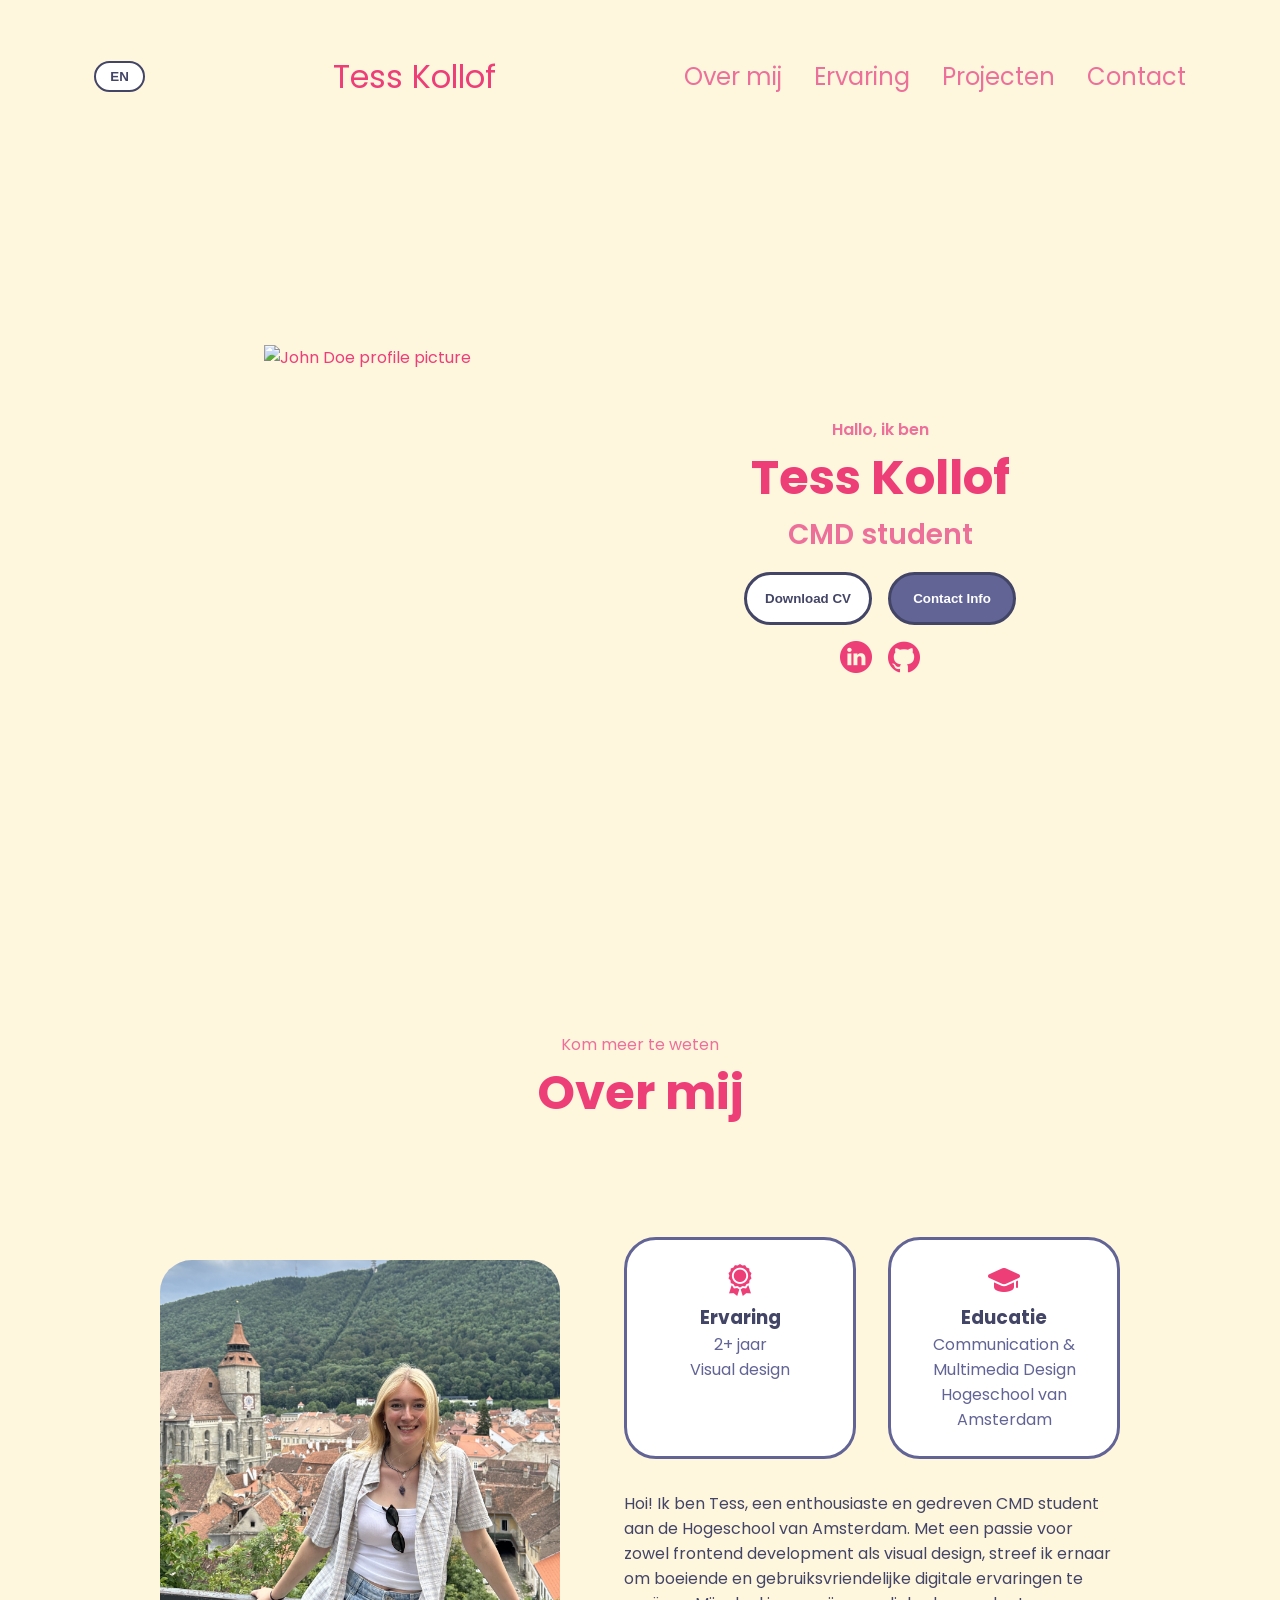
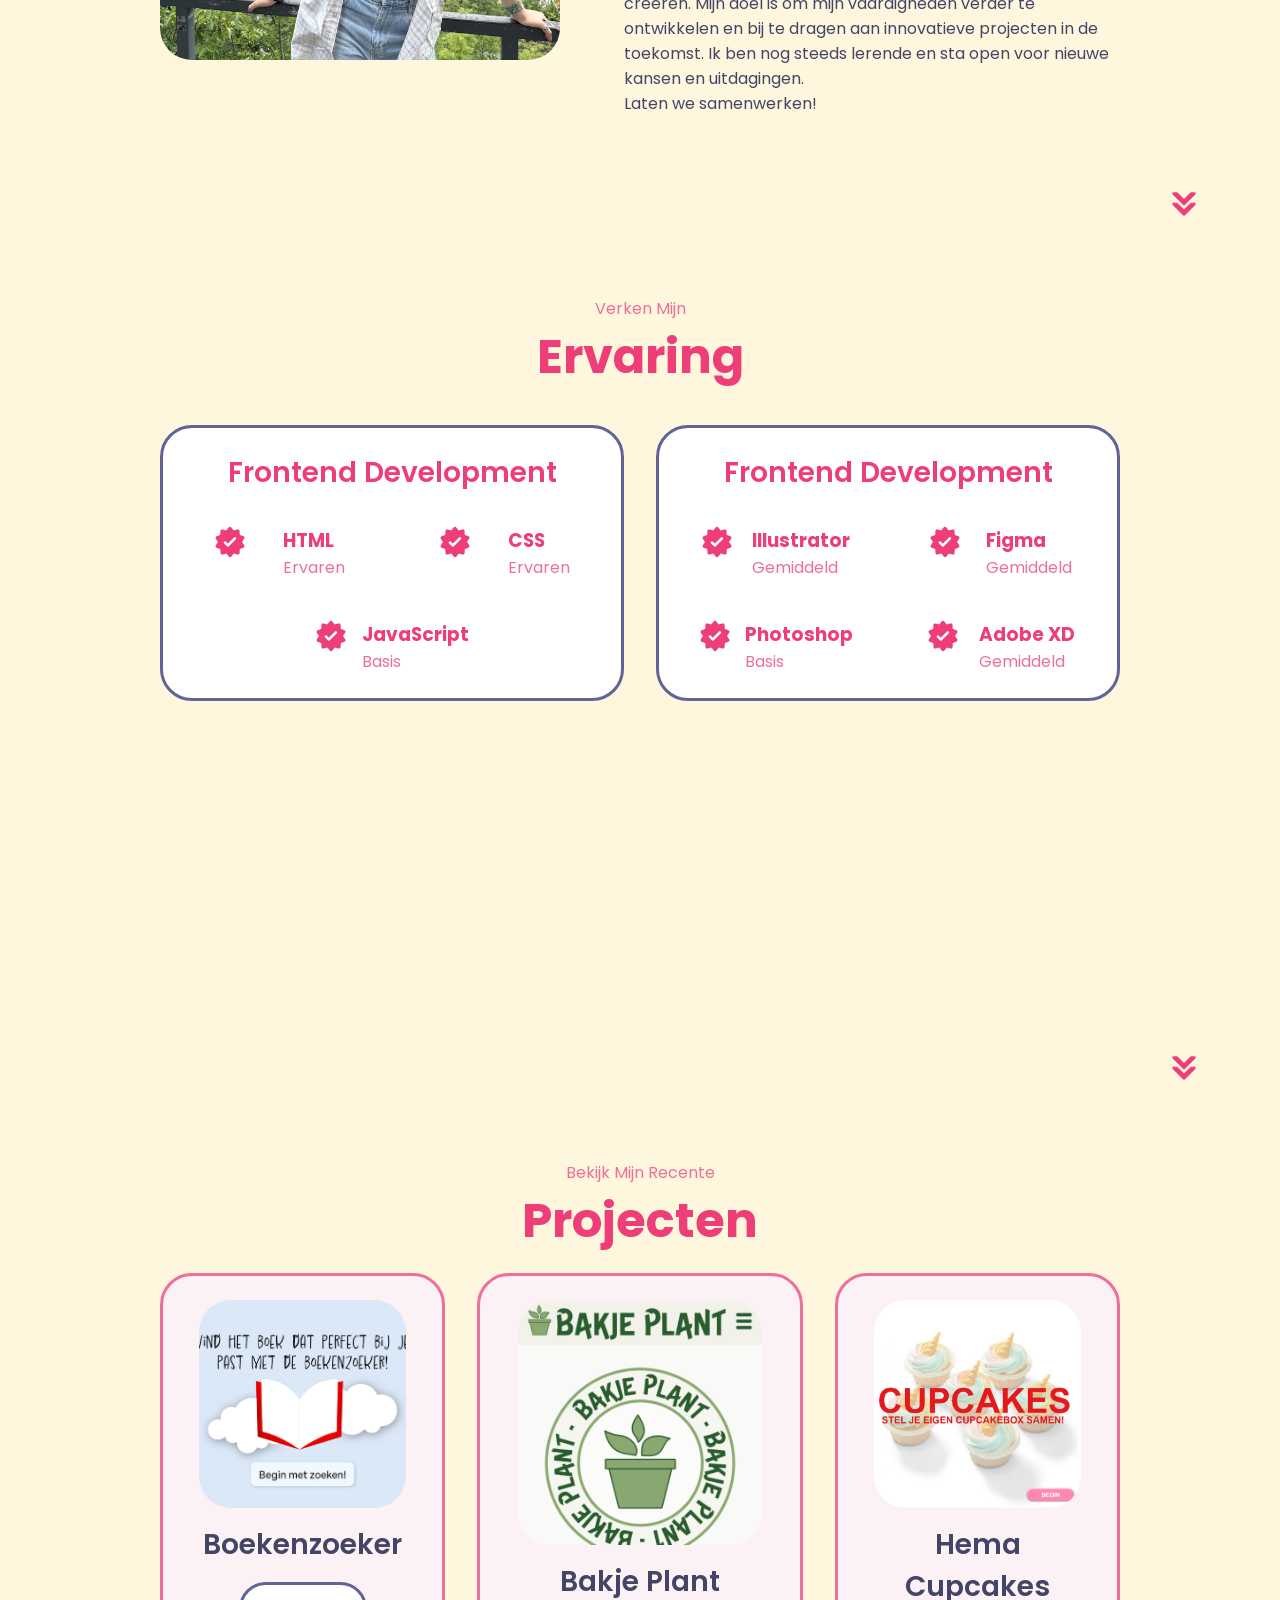
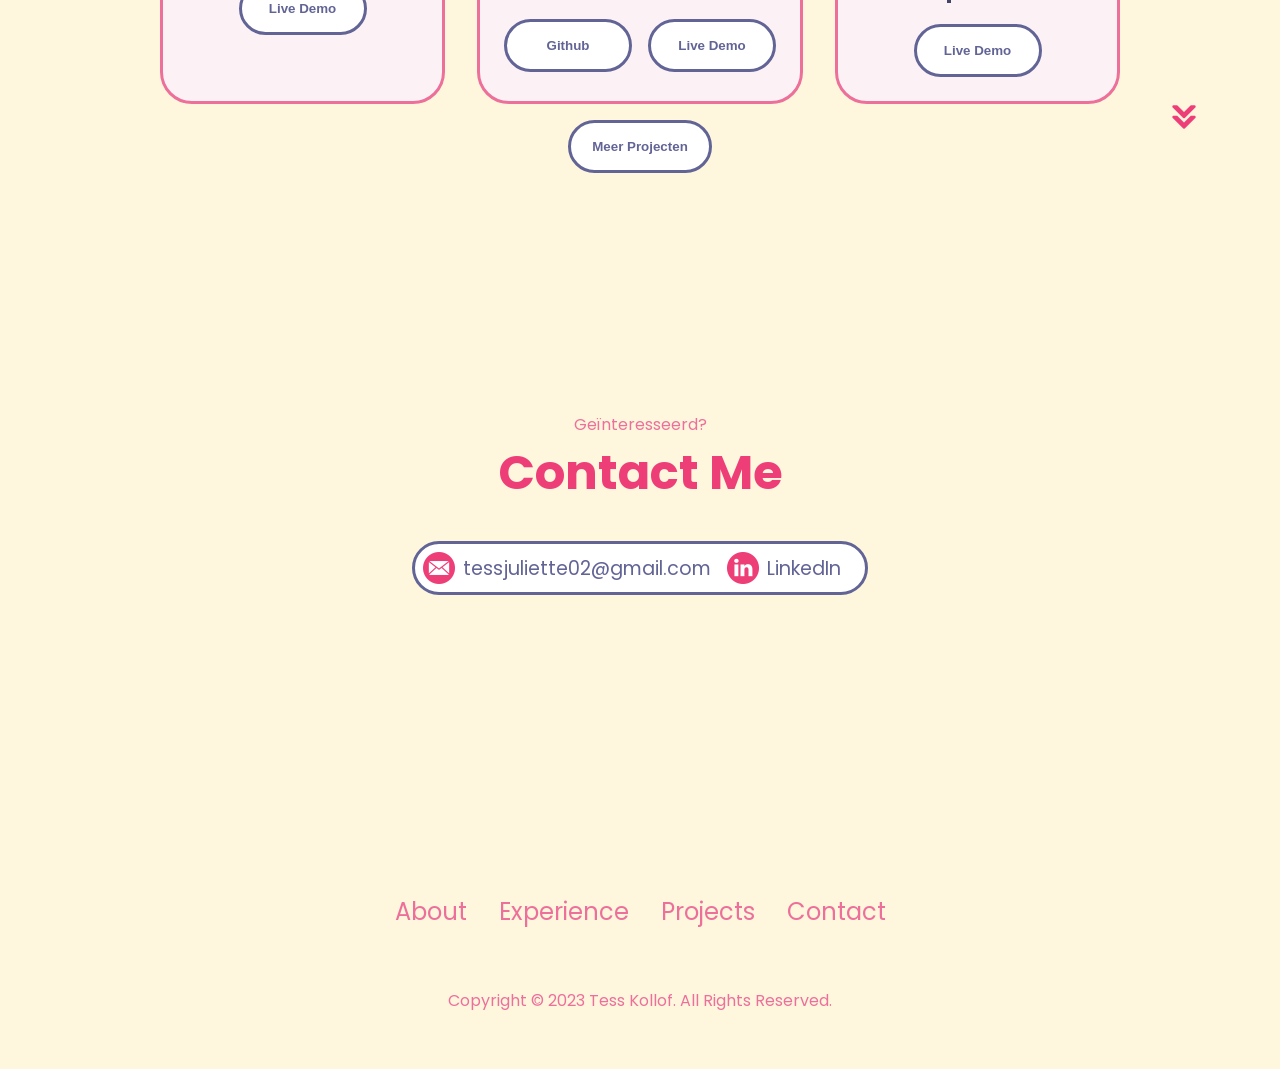
==== commit 02f0d740: "update" ====
--- a/index.html
+++ b/index.html
@@ -233,22 +233,48 @@
           <div class="details-container color-container">
             <div class="article-container">
               <img
-                src="./assets/project-1.png"
-                alt="Project 1"
+                src="./assets/Boekenzoeker.png"
+                alt="Boekenzoeker Project "
                 class="project-img"
               />
             </div>
-            <h2 class="experience-sub-title project-title">Project One</h2>
+            <h2 class="experience-sub-title project-title">Boekenzoeker</h2>
+            <!-- <p class="project-text">Ik heb een Boekenzoeker ontworpen voor kinderen, met de huisstijl van Gemeente Amsterdam in gedachten</p> -->
+            <div class="btn-container">
+              <!-- <button
+                class="btn btn-color-2 project-btn"
+                onclick="location.href='https://github.com/'"
+              >
+                Github
+              </button> -->
+              <button
+                class="btn btn-color-2 project-btn"
+                onclick="window.open('https://xd.adobe.com/view/ed07539b-f12a-4488-a52a-48838edb302f-b854/?fullscreen&hints=off')"
+              >
+                Live Demo
+              </button>
+            </div>
+          </div>
+          <div class="details-container color-container">
+            <div class="article-container">
+              <img
+                src="./assets/BakjePlant.png"
+                alt="Project 2"
+                class="project-img"
+              />
+            </div>
+            <h2 class="experience-sub-title project-title">Bakje Plant</h2>
+            <!-- <p class="project-text">Voor school heb ik een mobiele website gecodeerd om de bewoners van Amsterdam te bedanken voor het groener maken van de stad</p> -->
             <div class="btn-container">
               <button
                 class="btn btn-color-2 project-btn"
-                onclick="location.href='https://github.com/'"
+                onclick="window.open('https://github.com/tejuko/BakjePlant')"
               >
                 Github
               </button>
               <button
                 class="btn btn-color-2 project-btn"
-                onclick="location.href='https://github.com/'"
+                onclick="location.href='https://tejuko.github.io/BakjePlant/index.html'"
               >
                 Live Demo
               </button>
@@ -257,46 +283,22 @@
           <div class="details-container color-container">
             <div class="article-container">
               <img
-                src="./assets/project-2.png"
-                alt="Project 2"
-                class="project-img"
-              />
-            </div>
-            <h2 class="experience-sub-title project-title">Project Two</h2>
-            <div class="btn-container">
-              <button
-                class="btn btn-color-2 project-btn"
-                onclick="location.href='https://github.com/'"
-              >
-                Github
-              </button>
-              <button
-                class="btn btn-color-2 project-btn"
-                onclick="location.href='https://github.com/'"
-              >
-                Live Demo
-              </button>
-            </div>
-          </div>
-          <div class="details-container color-container">
-            <div class="article-container">
-              <img
-                src="./assets/project-3.png"
+                src="./assets/HemaCupcakes.png"
                 alt="Project 3"
                 class="project-img"
               />
             </div>
-            <h2 class="experience-sub-title project-title">Project Three</h2>
+            <h2 class="experience-sub-title project-title">Hema Cupcakes</h2>
             <div class="btn-container">
+              <!-- <button
+                class="btn btn-color-2 project-btn"
+                onclick="location.href='https://github.com/'"
+              >
+                Github
+              </button> -->
               <button
                 class="btn btn-color-2 project-btn"
-                onclick="location.href='https://github.com/'"
-              >
-                Github
-              </button>
-              <button
-                class="btn btn-color-2 project-btn"
-                onclick="location.href='https://github.com/'"
+                onclick="window.open('https://xd.adobe.com/view/0b43d6d1-0e2c-48b5-a184-23f760993929-5e10/?fullscreen&hints=off')"
               >
                 Live Demo
               </button>
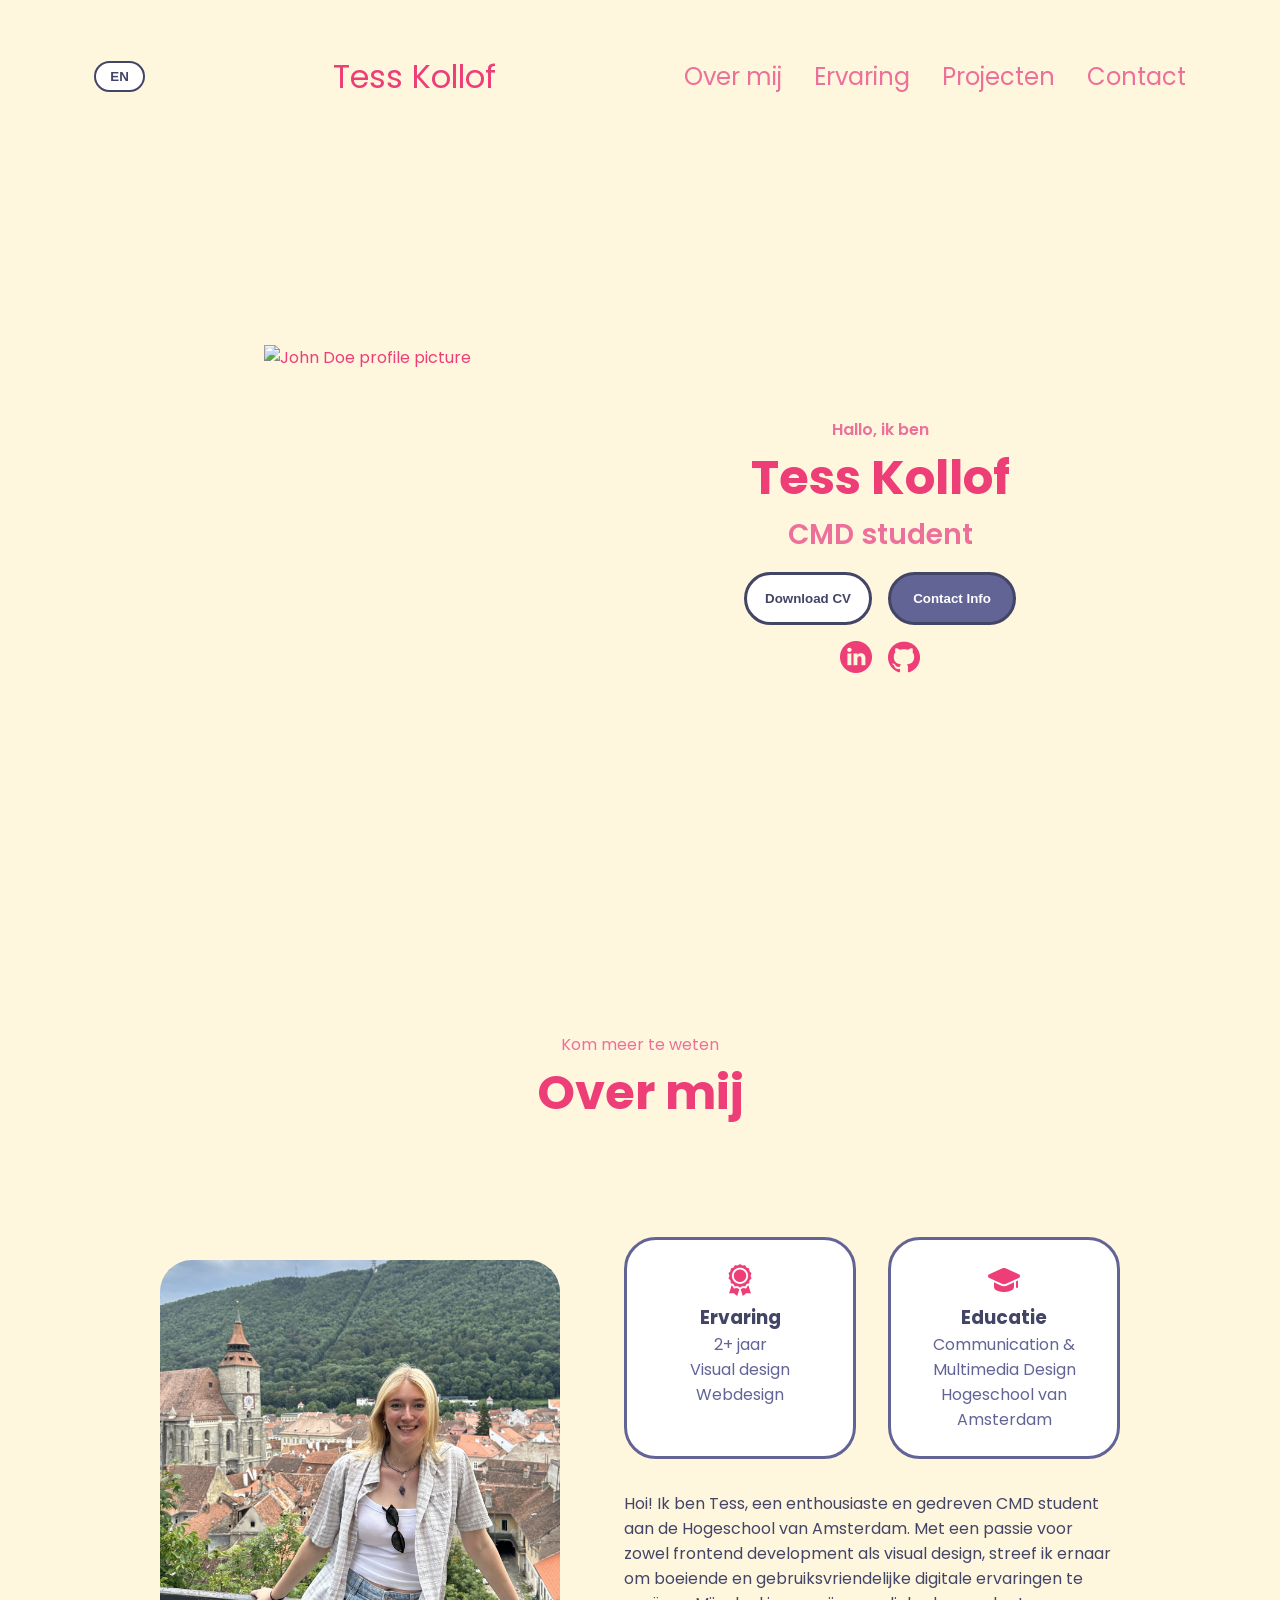
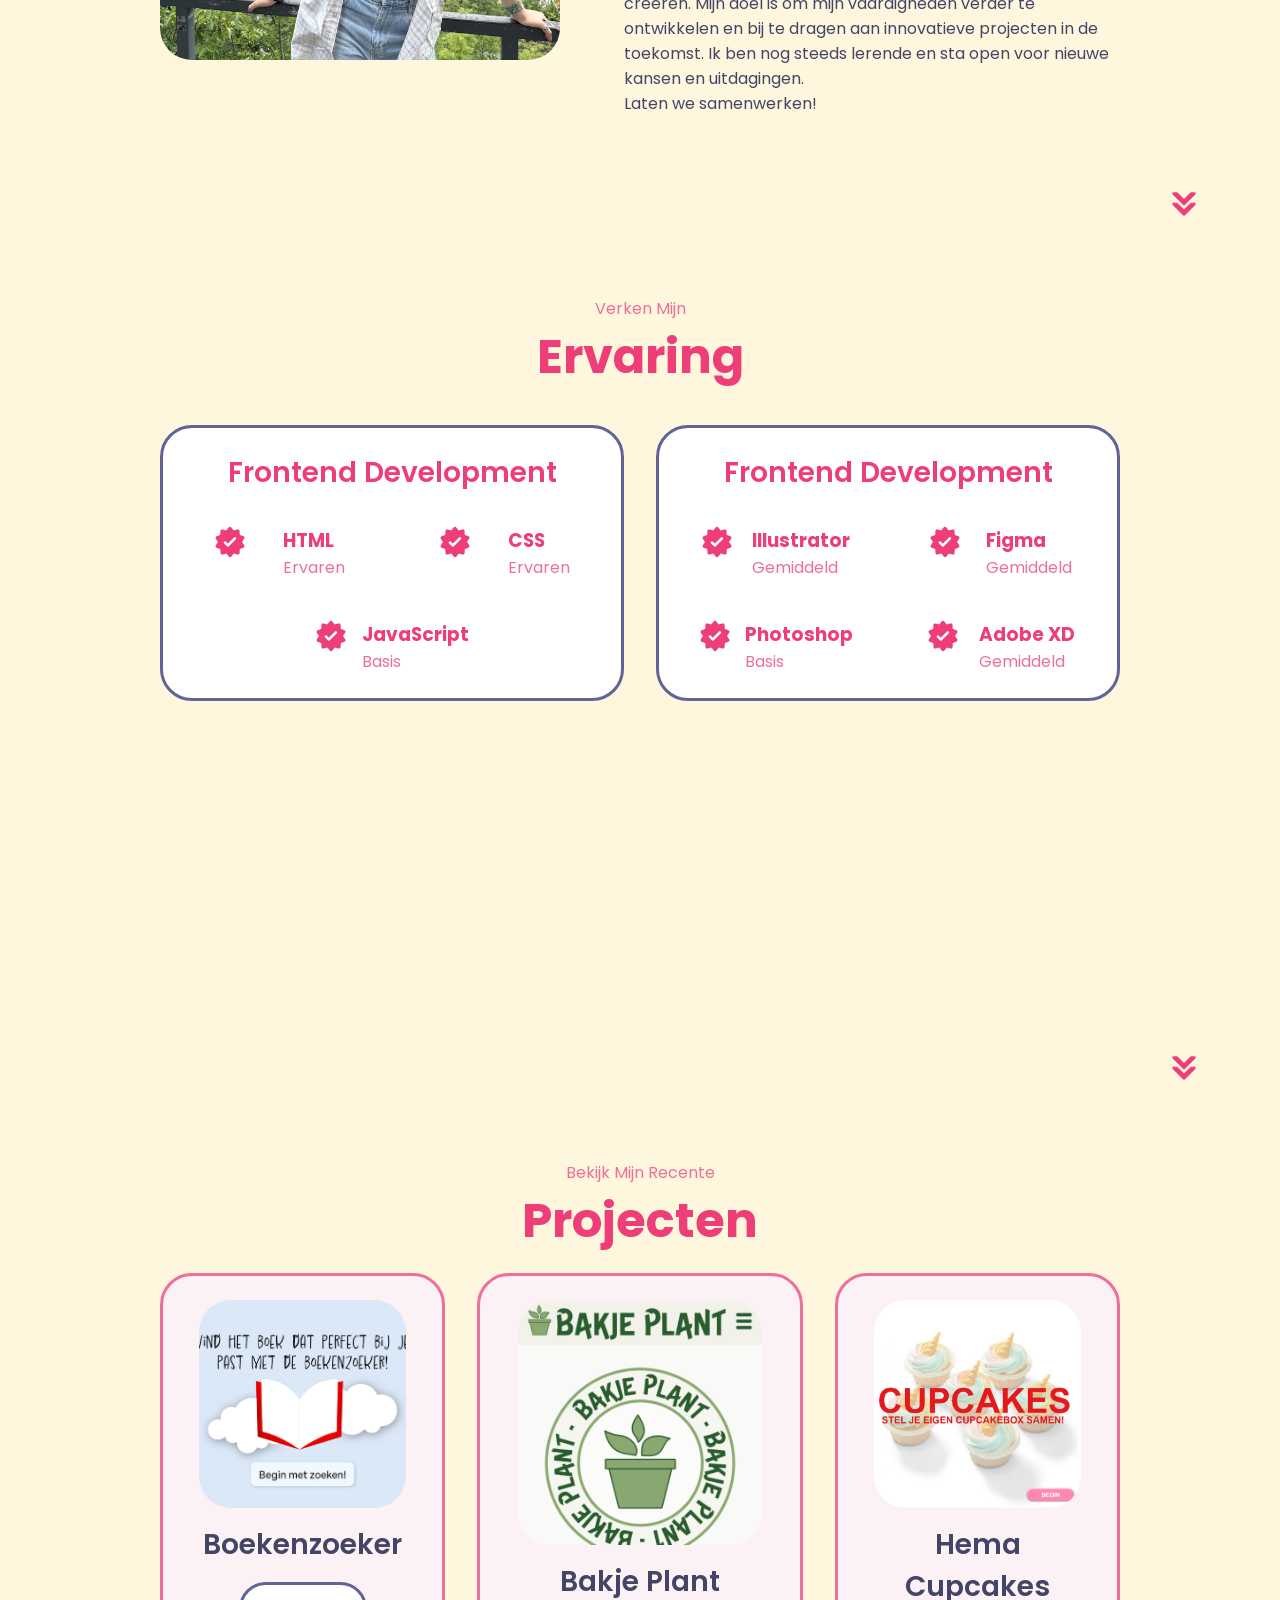
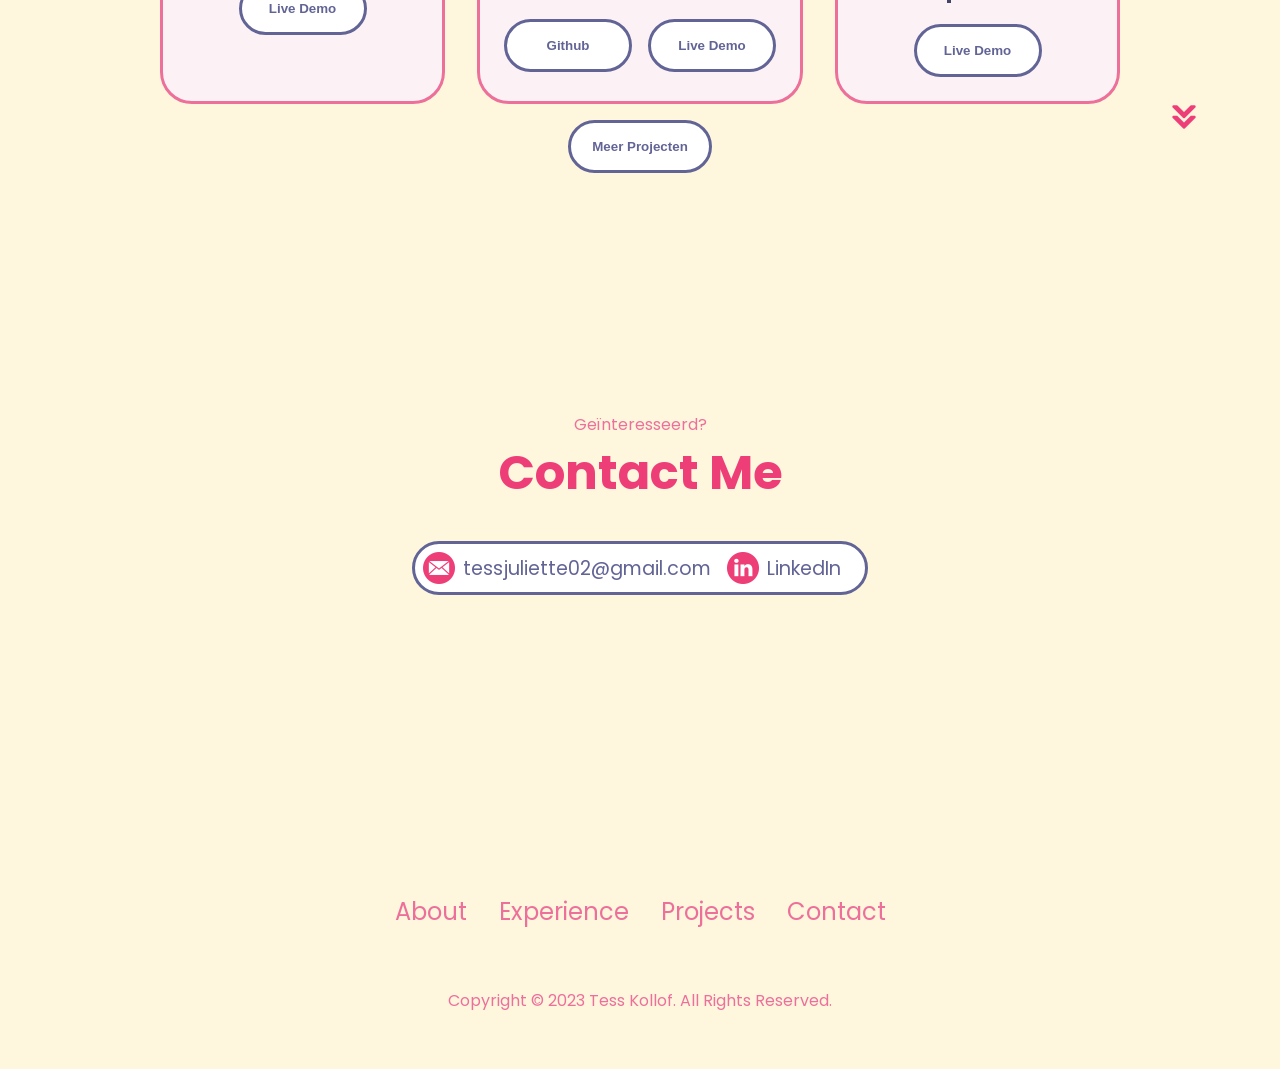
==== commit c49b18b2: "update meer projecten pagina toegevoegd om zo meer projecten toe te kunne voegen ipv 3 op de homepag" ====
--- a/index.html
+++ b/index.html
@@ -309,7 +309,7 @@
             <button
             id="btn_project"
             class="btn btn-color-2 project-btn"
-            onclick="location.href='https://github.com/'"
+            onclick="location.href='more.html'"
             data-i18n="project_more">
             Meer Projecten
             </button>
--- a/mediaqueries.css
+++ b/mediaqueries.css
@@ -111,4 +111,7 @@
   .text-container {
     text-align: justify;
   }
+  nav .nav-left {
+    gap: 0.4rem;
+  }
 }
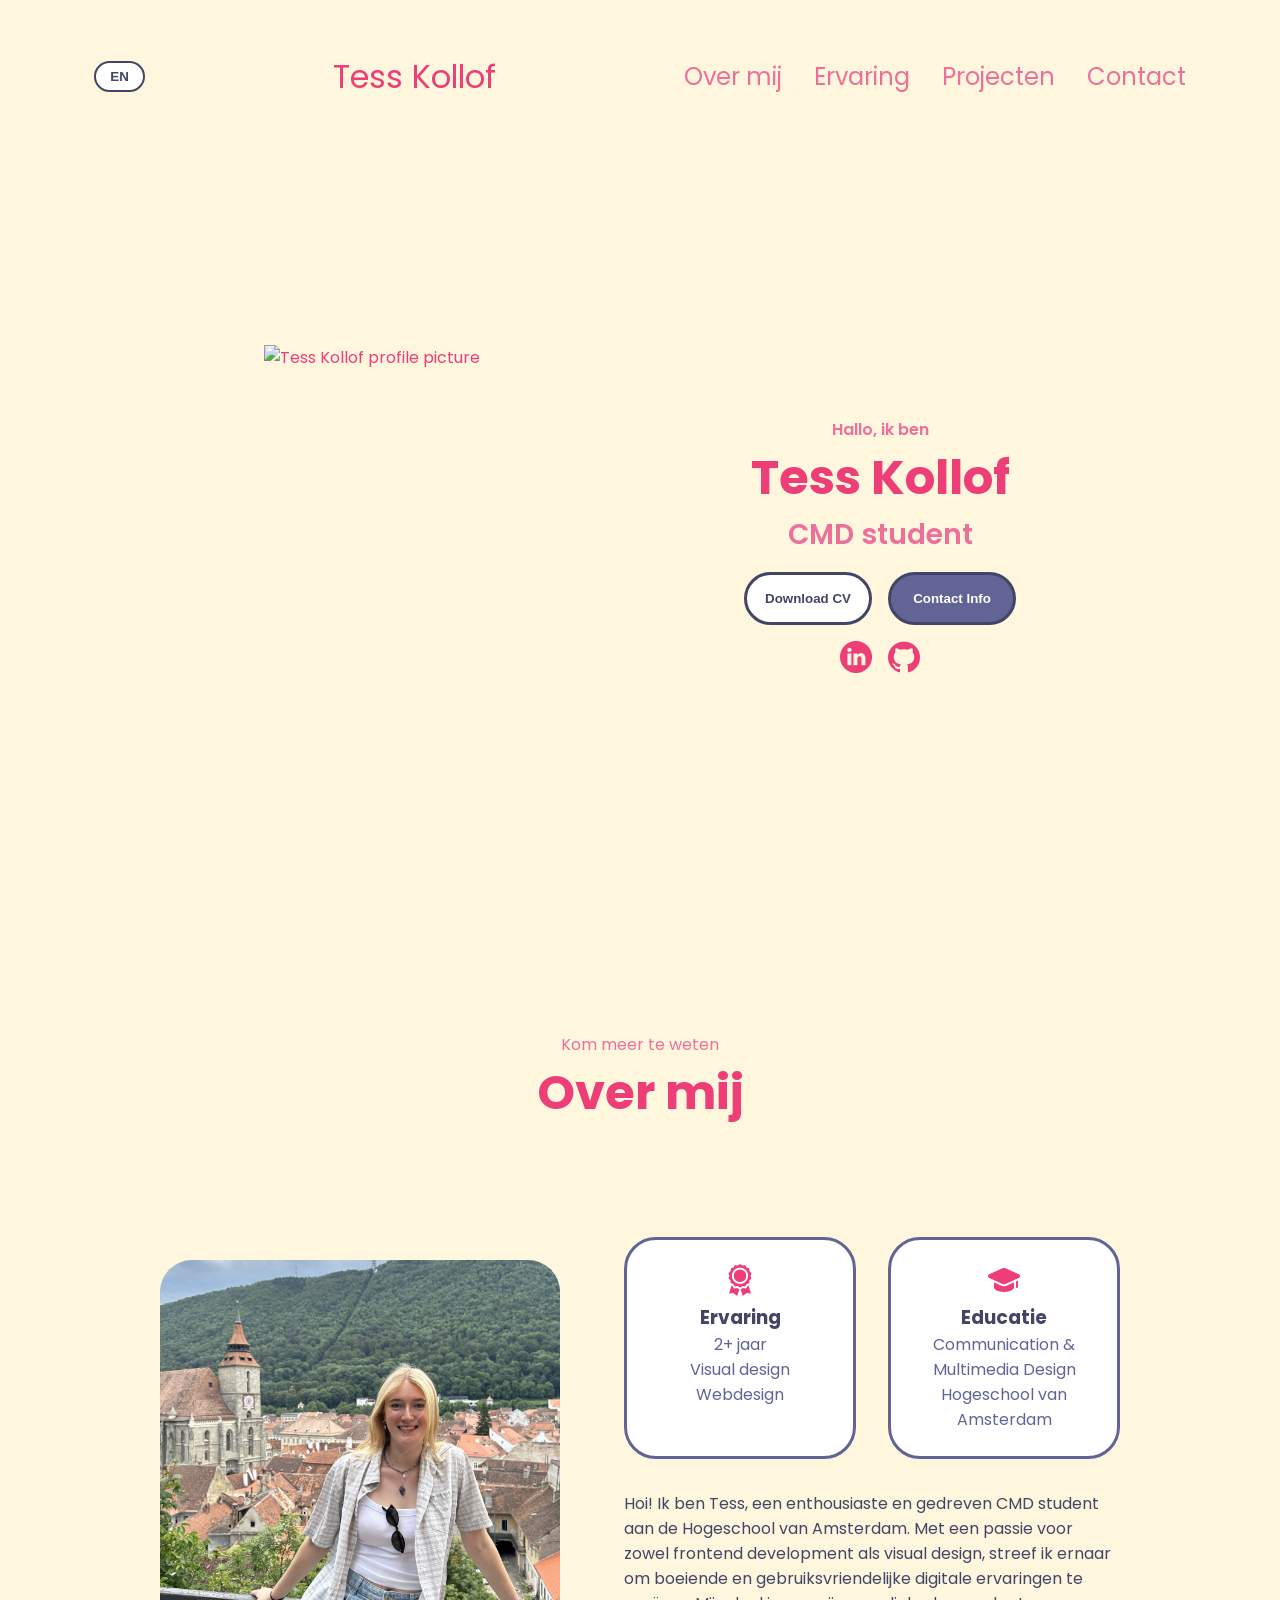
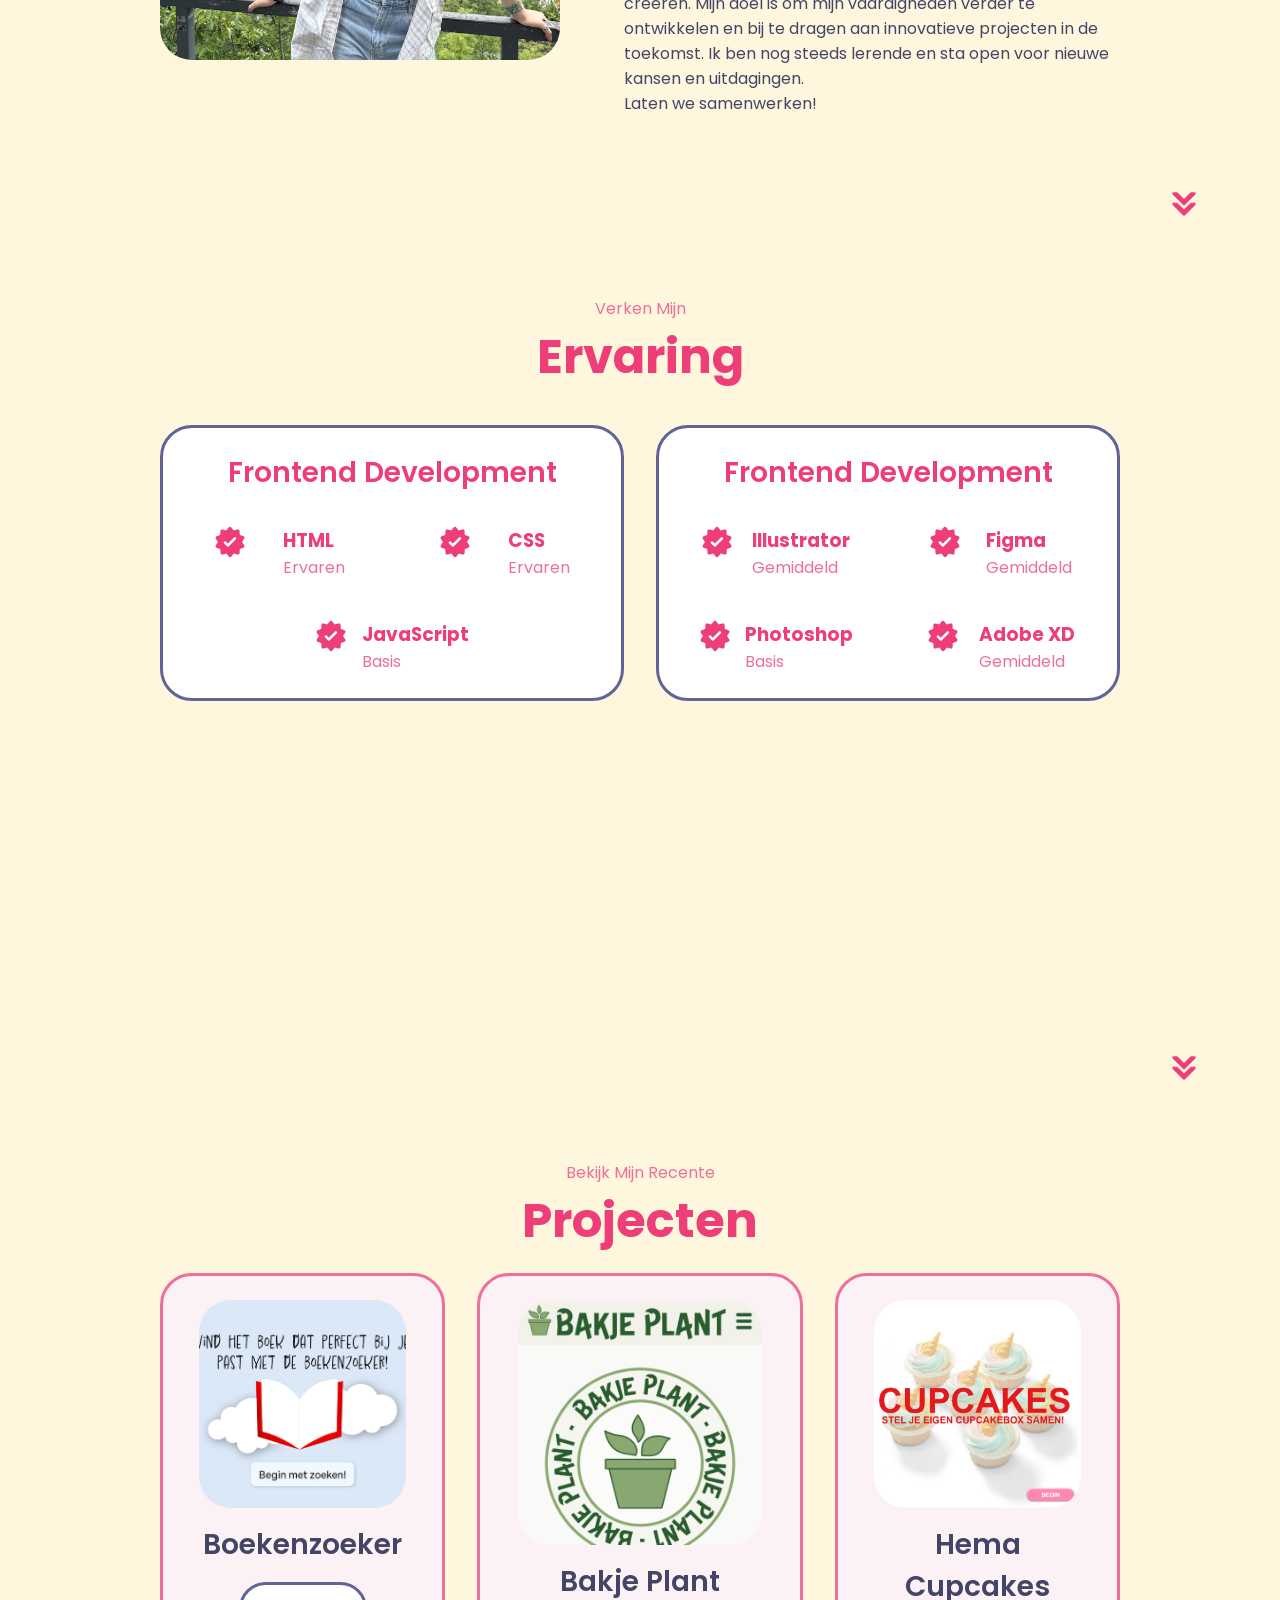
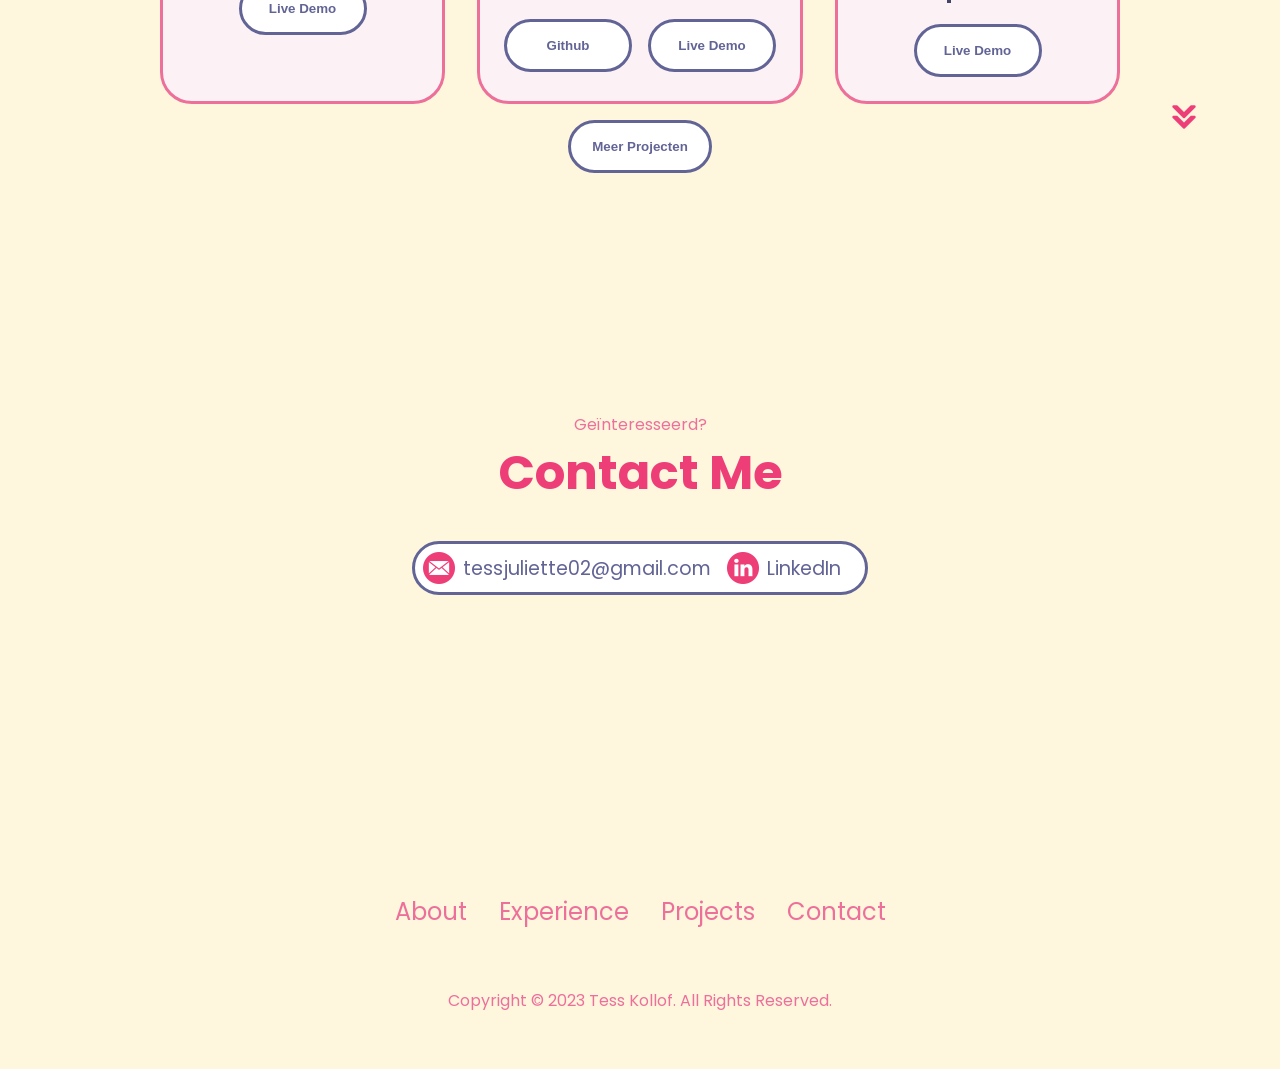
==== commit 4b1b510a: "text fout" ====
--- a/index.html
+++ b/index.html
@@ -24,7 +24,7 @@
     </nav>
     <nav id="hamburger-nav">
         <button id="lang-toggle" class="lang-btn">EN</button>
-      <div class="logo">John Doe</div>
+      <div class="logo">Tess Kollof</div>
       <div class="hamburger-menu">
         <div class="hamburger-icon" onclick="toggleMenu()">
           <span></span>
@@ -41,7 +41,7 @@
     </nav>
     <section id="profile">
       <div class="section__pic-container">
-        <img src="./assets/profile-pic.png" alt="John Doe profile picture" />
+        <img src="./assets/profile-pic.png" alt="Tess Kollof profile picture" />
       </div>
       <div class="section__text">
         <p class="section__text__p1" data-i18n="hero_intro">Hallo, ik ben</p>
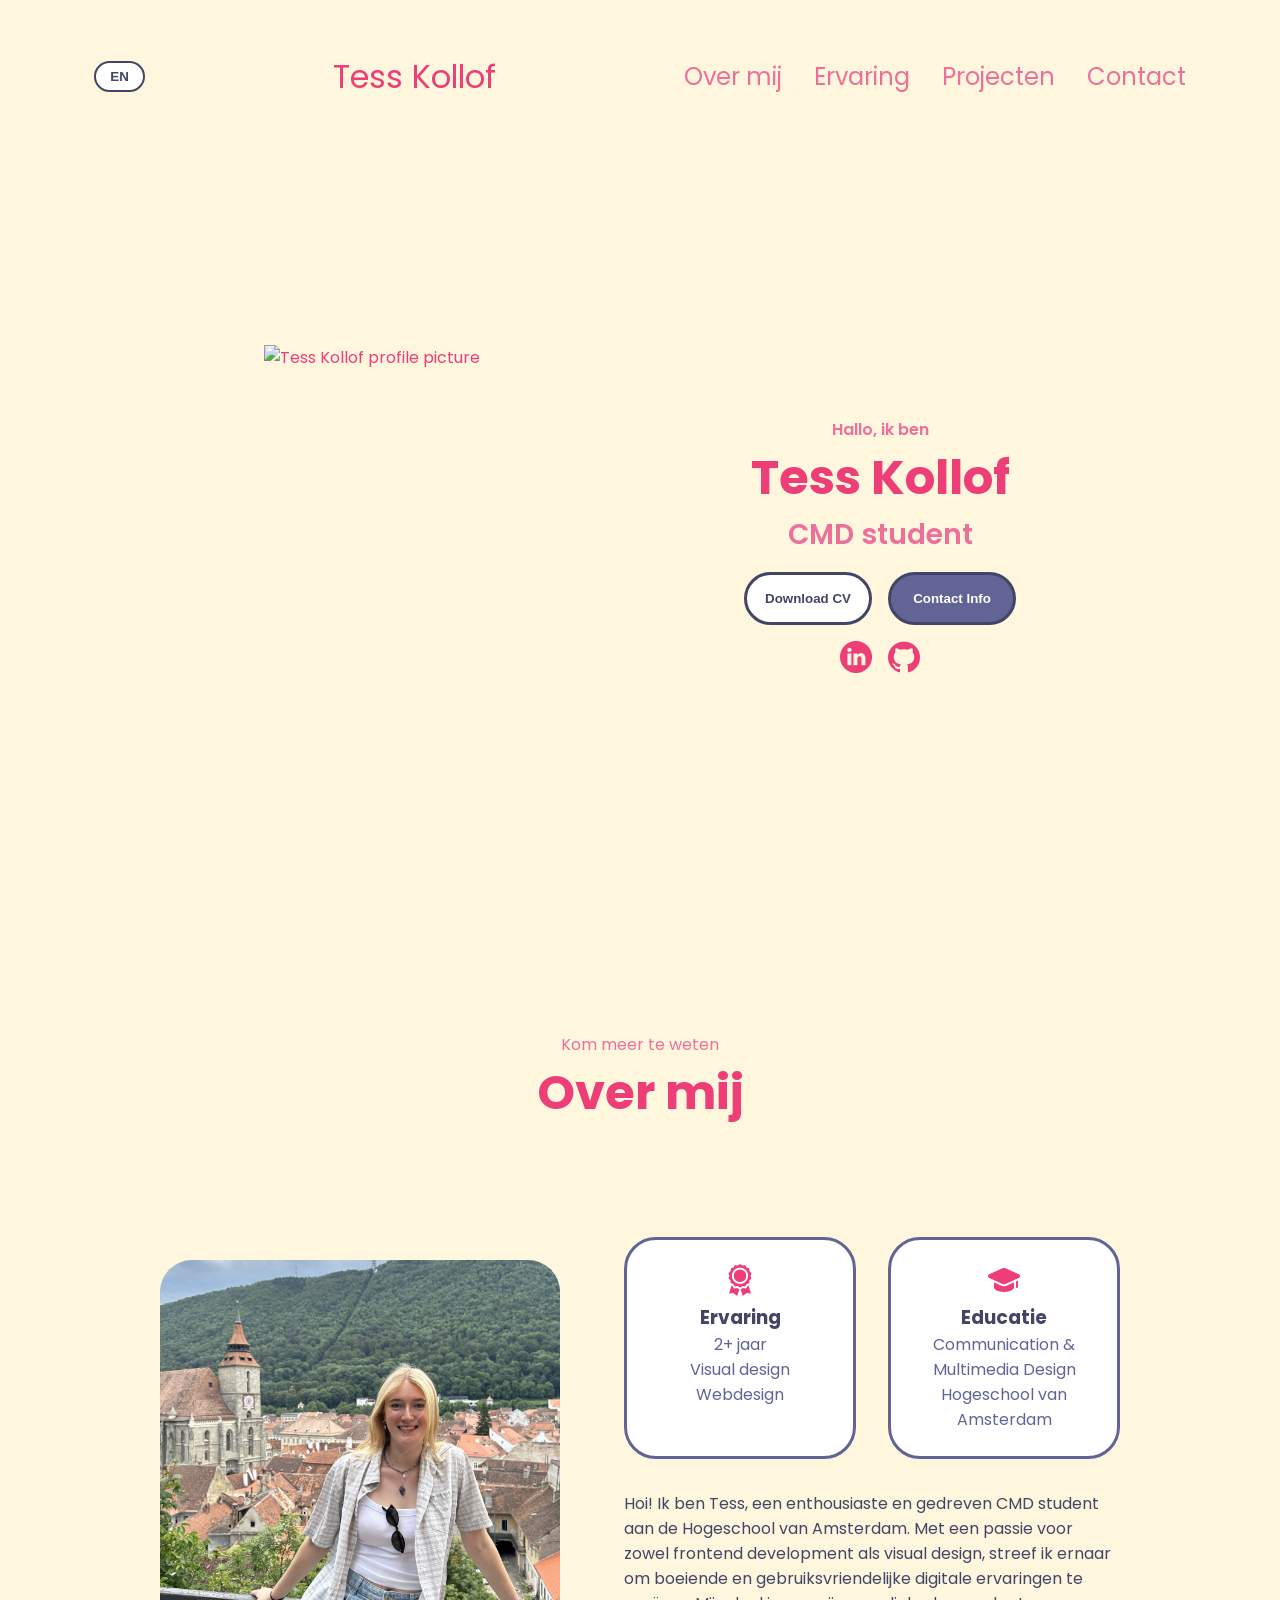
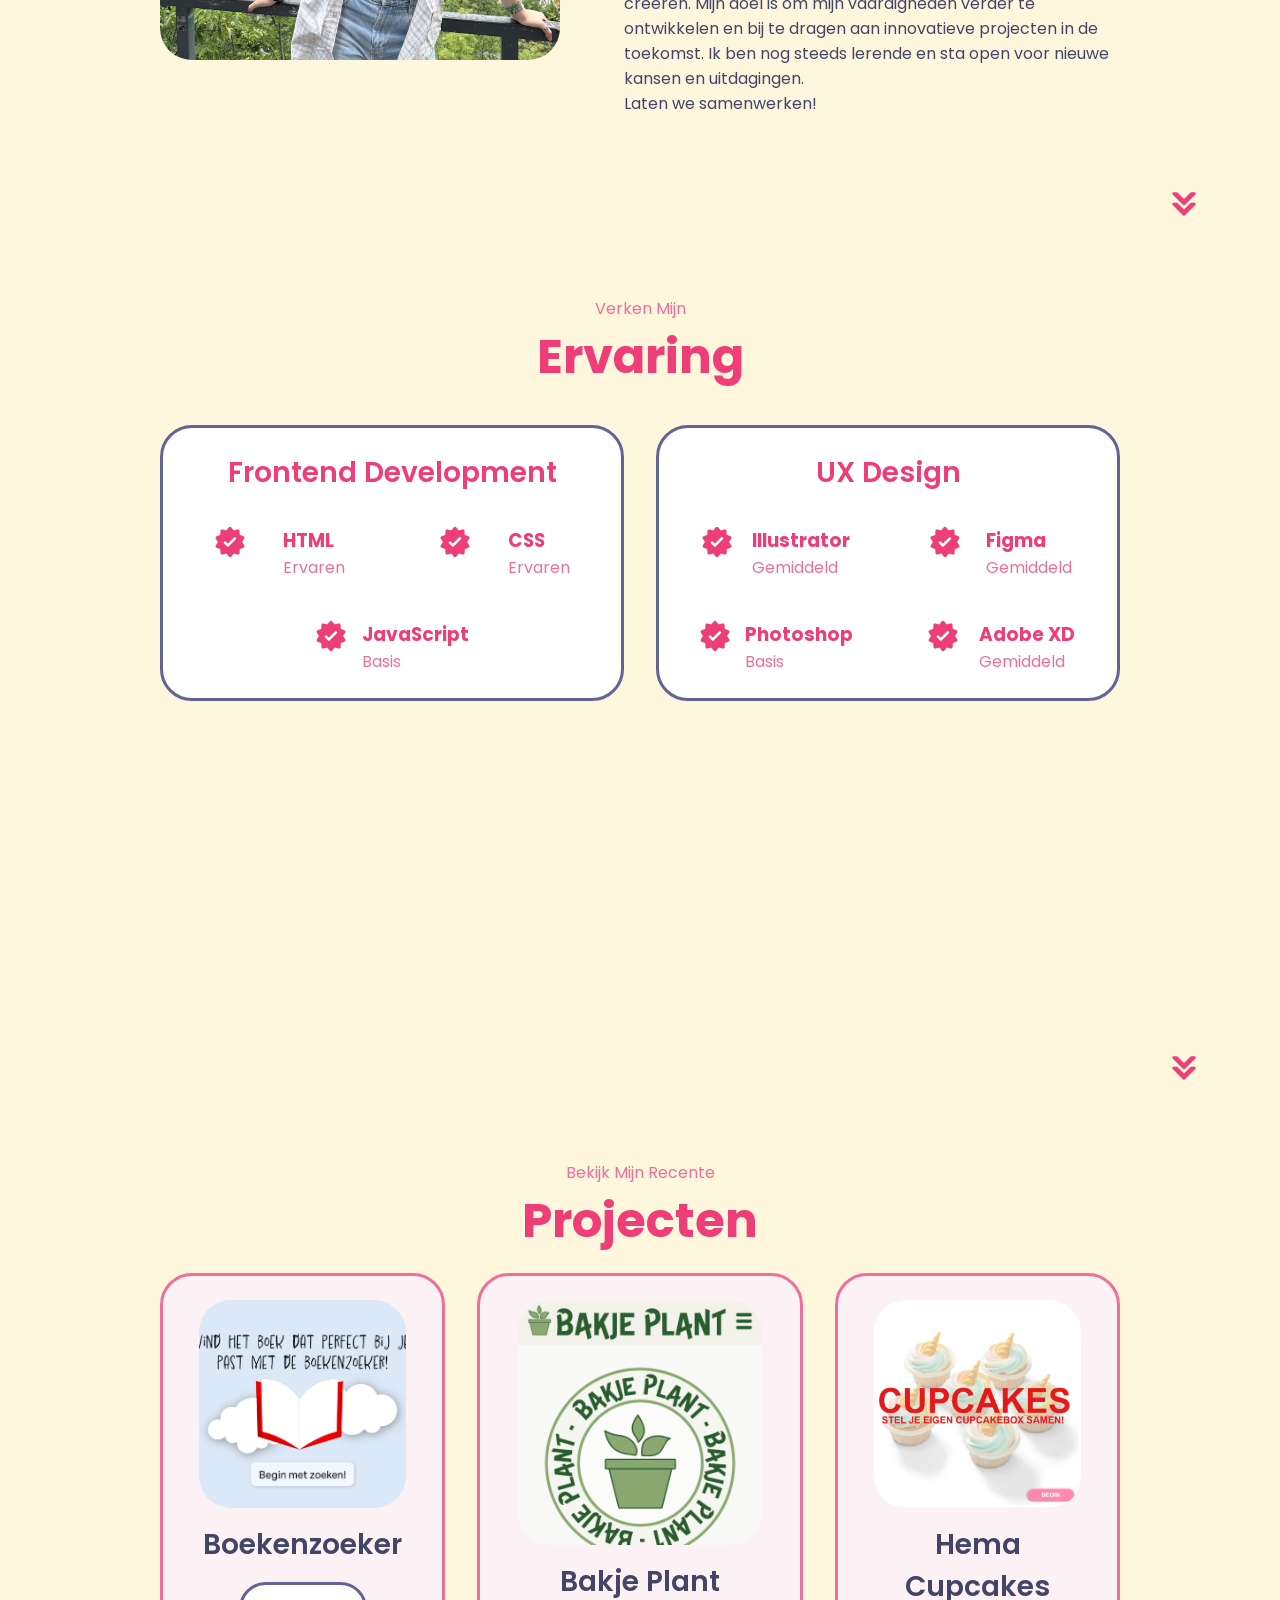
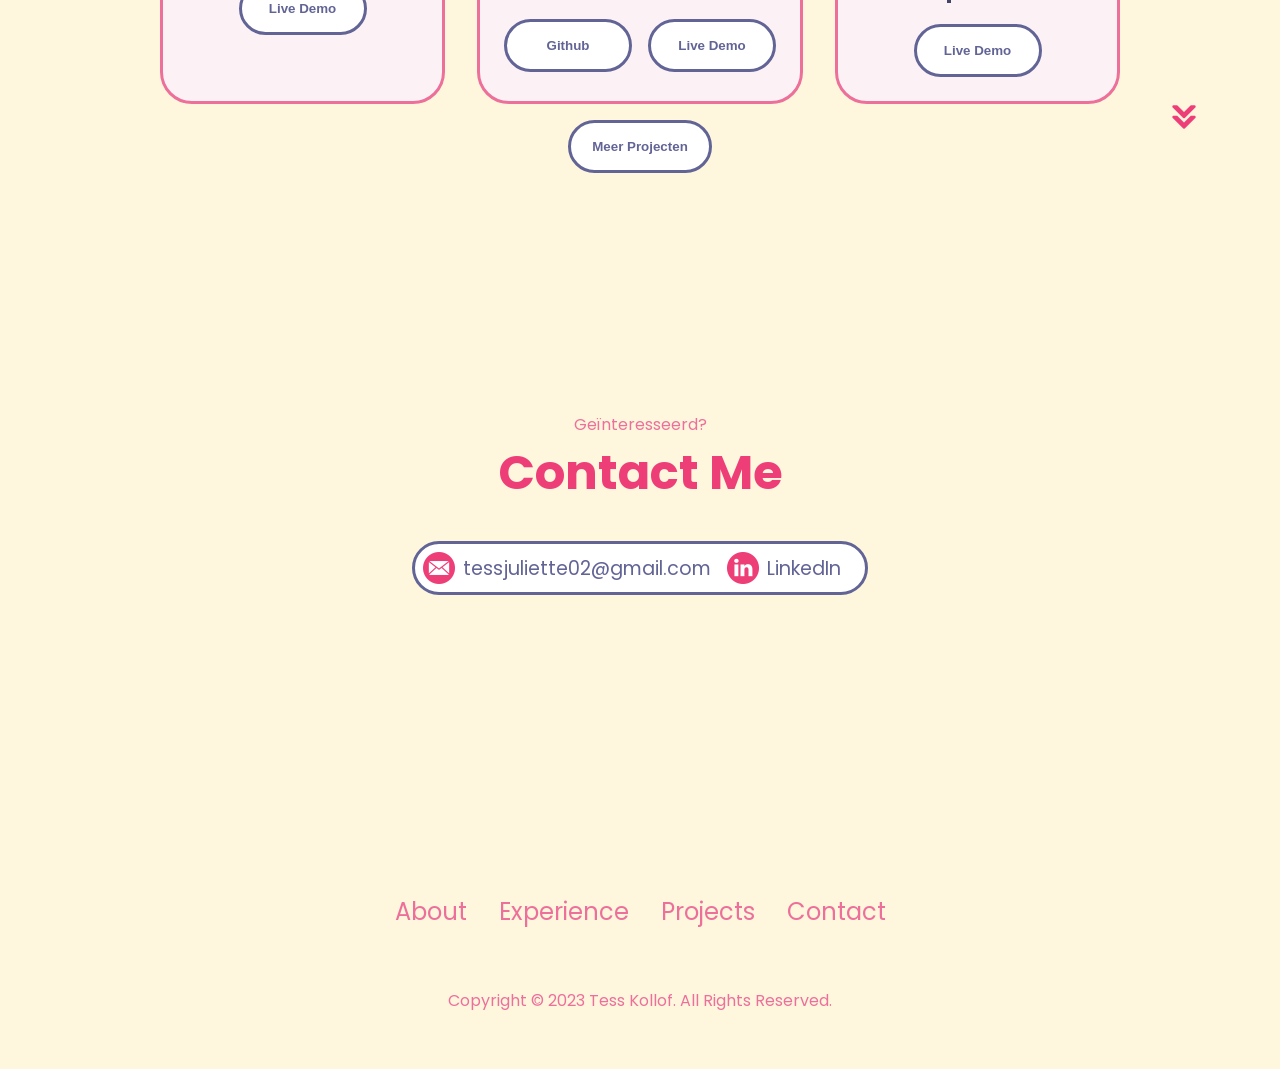
==== commit 62005a94: "commit push" ====
--- a/index.html
+++ b/index.html
@@ -168,7 +168,7 @@
             </div>
           </div>
           <div class="details-container">
-            <h2 class="experience-sub-title">Frontend Development</h2>
+            <h2 class="experience-sub-title">UX Design</h2>
             <div class="article-container">
               <article>
                 <img
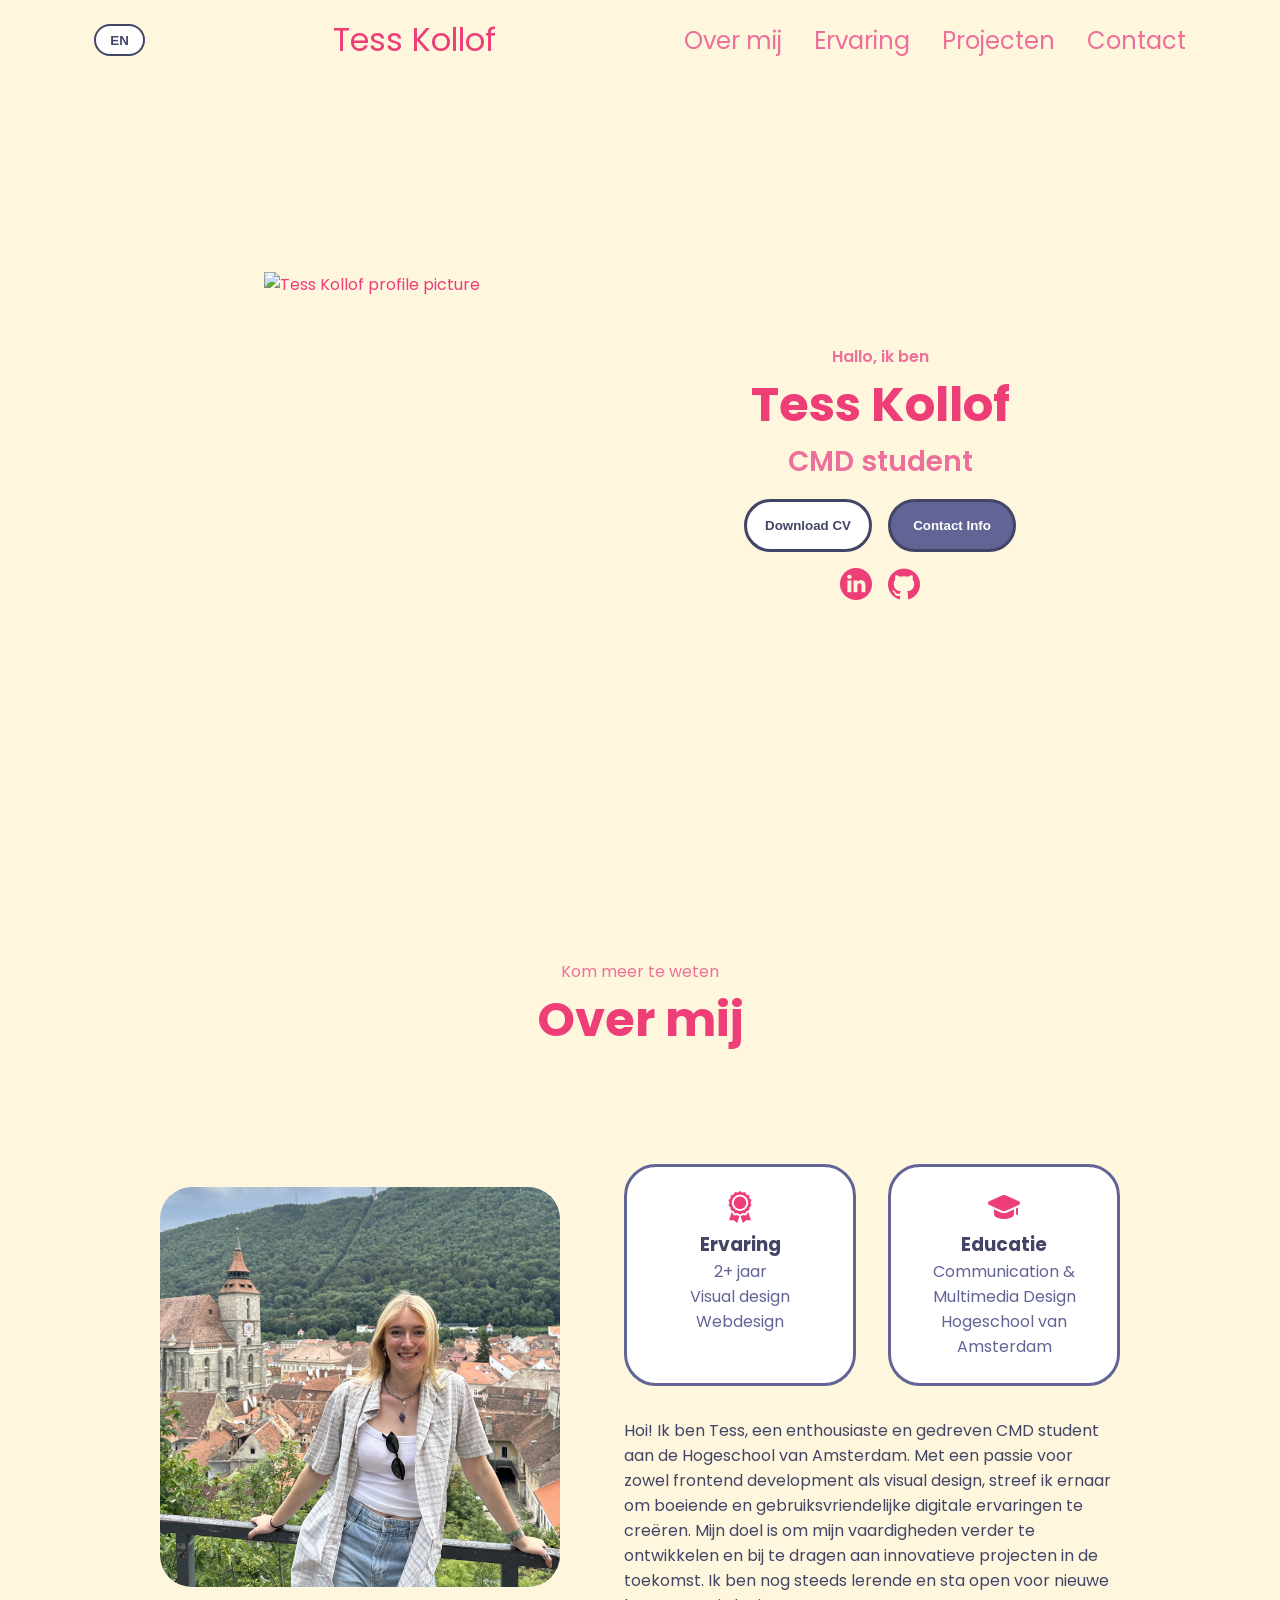
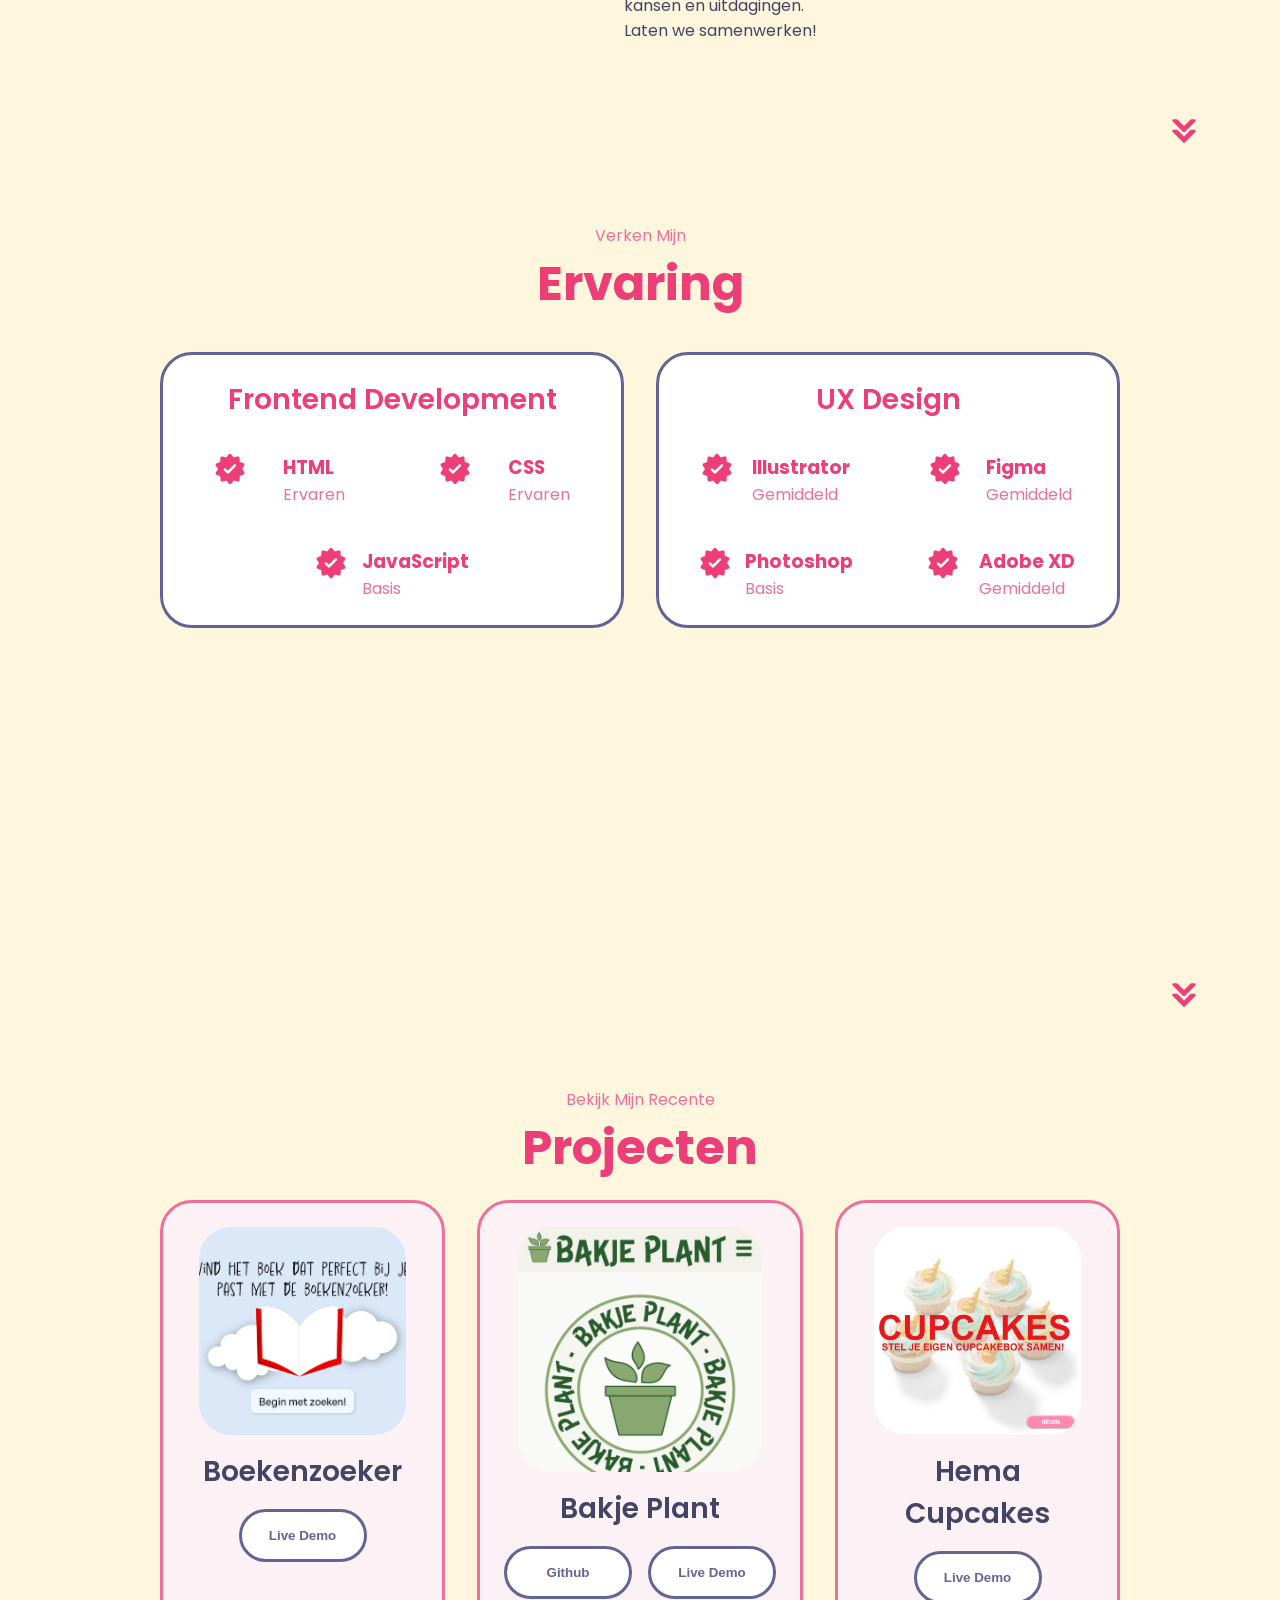
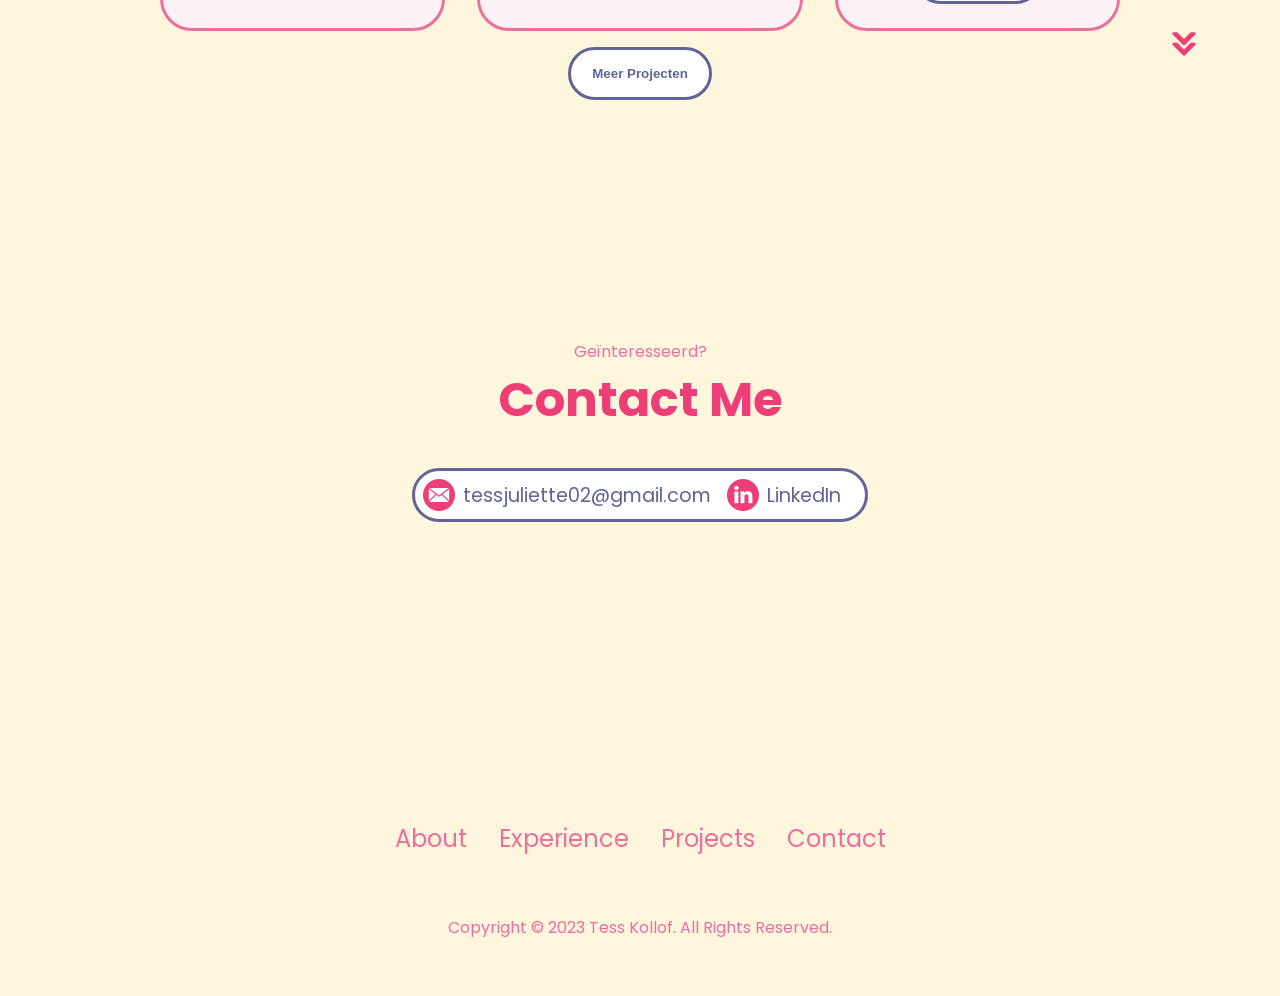
==== commit 8c698d80: "Keep language toggle fix and push changes" ====
--- a/index.html
+++ b/index.html
@@ -11,7 +11,7 @@
   <body>
     <!-- <button id="lang-toggle" class="lang-btn">EN</button> -->
     <nav id="desktop-nav">
-    <div><button id="lang-toggle" class="lang-btn">EN</button></div>
+    <div><button type="button" id="lang-toggle" class="lang-btn">EN</button></div>
       <div class="logo">Tess Kollof</div>
       <div>
         <ul class="nav-links">
@@ -23,7 +23,7 @@
       </div>
     </nav>
     <nav id="hamburger-nav">
-        <button id="lang-toggle" class="lang-btn">EN</button>
+        <button type="button" class="lang-btn">EN</button>
       <div class="logo">Tess Kollof</div>
       <div class="hamburger-menu">
         <div class="hamburger-icon" onclick="toggleMenu()">
@@ -32,10 +32,10 @@
           <span></span>
         </div>
         <div class="menu-links">
-          <li><a href="#about" onclick="toggleMenu()">About</a></li>
-          <li><a href="#experience" onclick="toggleMenu()">Experience</a></li>
-          <li><a href="#projects" onclick="toggleMenu()">Projects</a></li>
-          <li><a href="#contact" onclick="toggleMenu()">Contact</a></li>
+          <li><a href="#about" onclick="toggleMenu()" data-i18n="nav_about">Over mij</a></li>
+          <li><a href="#experience" onclick="toggleMenu()" data-i18n="nav_experience">Ervaring</a></li>
+          <li><a href="#projects" onclick="toggleMenu()" data-i18n="nav_projects">Projecten</a></li>
+          <li><a href="#contact" onclick="toggleMenu()" data-i18n="nav_contact">Contact</a></li>
         </div>
       </div>
     </nav>
@@ -46,10 +46,12 @@
       <div class="section__text">
         <p class="section__text__p1" data-i18n="hero_intro">Hallo, ik ben</p>
         <h1 class="title">Tess Kollof</h1>
-        <p class="section__text__p2">CMD student</p>
+        <p class="section__text__p2" data-i18n="hero_role">CMD student</p>
         <div class="btn-container">
           <button
+            type="button"
             class="btn btn-color-2"
+            data-i18n="btn_cv"
             onclick="window.open('./assets/CV_Tess_Kollof.pdf')"
           >
             Download CV
--- a/style.css
+++ b/style.css
@@ -58,7 +58,23 @@
   color: white;
 }
 
-/* DESKTOP NAV */
+/* NAVBAR */
+
+#desktop-nav,
+#hamburger-nav {
+  position: sticky;
+  top: 0;
+  z-index: 1000;
+  background: #fff6de;
+}
+
+#desktop-nav {
+  height: 80px;
+}
+
+#hamburger-nav {
+  height: 60px;
+}
 
 nav,
 .nav-links {
@@ -534,10 +550,8 @@
 }
 
 .contact-info-container a:hover {
-  color: #434566;
-  text-decoration: underline;
-  text-underline-offset: 1rem;
-  text-decoration-color: #434566;
+  color: #ed3e78;
+  text-decoration: none;
 }
 
 /* FOOTER SECTION */
